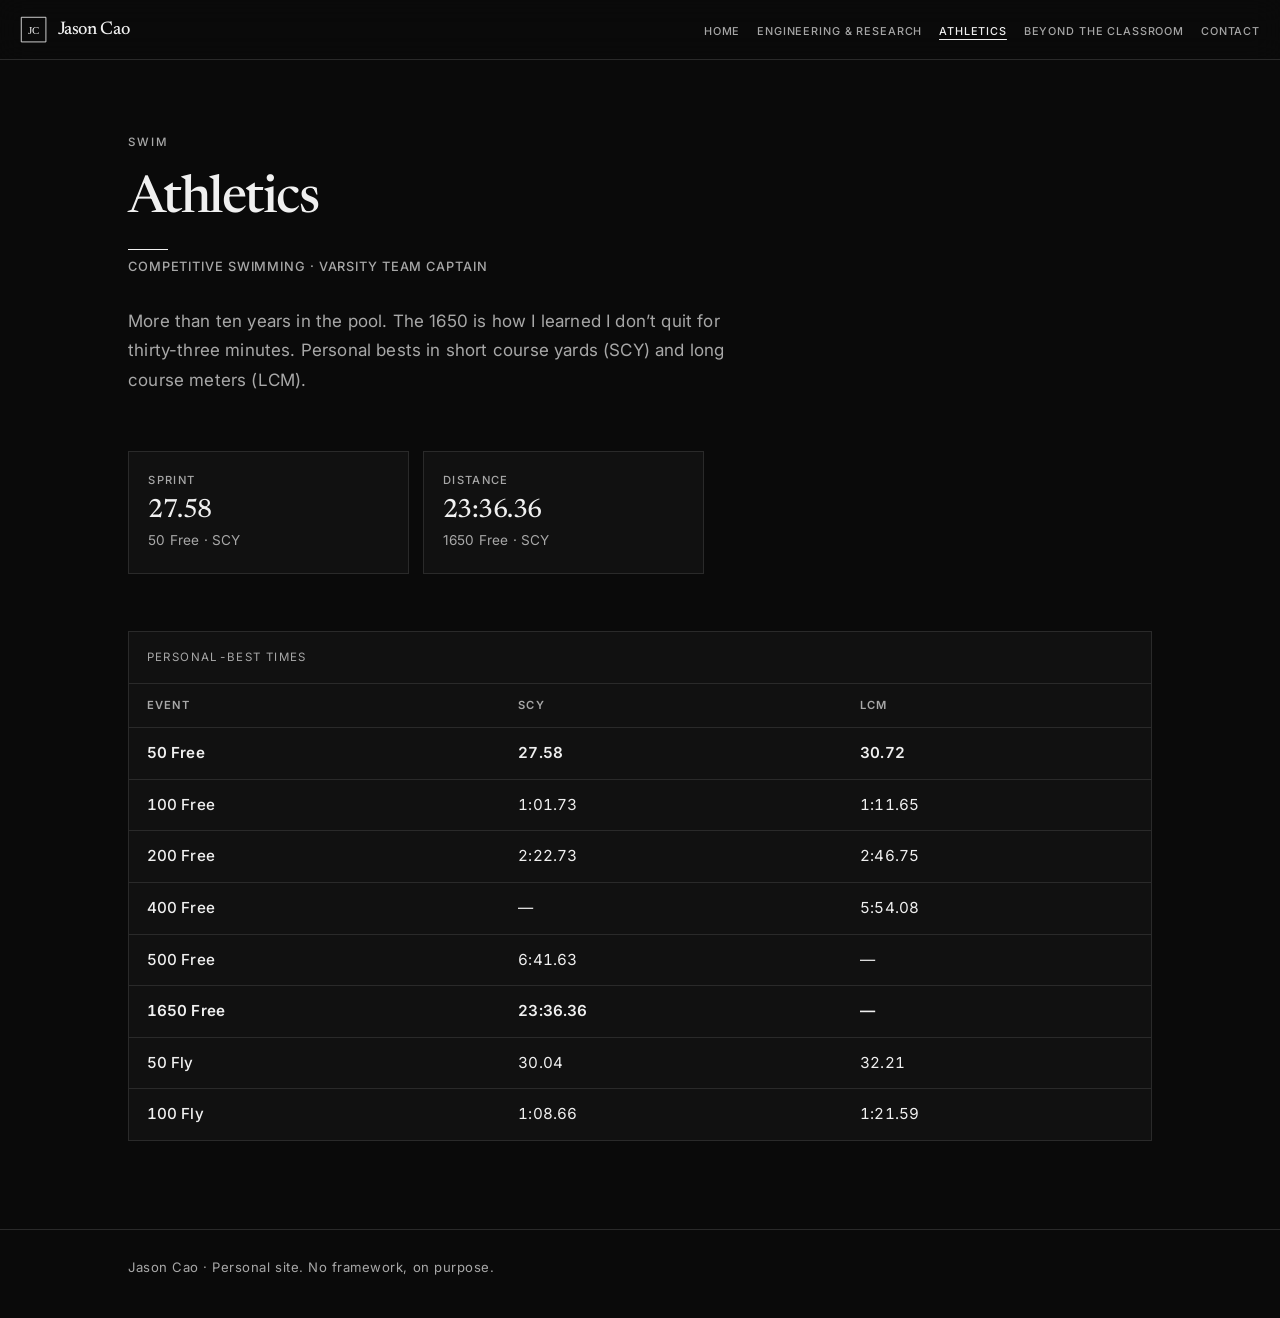
==== athletics.html @ 9b5ac3ee "Collapse the site into five pages and fold honors into the work they belong to. Home now leads with " ====
<!DOCTYPE html>
<html lang="en">
  <head>
    <meta charset="utf-8" />
    <meta name="viewport" content="width=device-width, initial-scale=1" />
    <meta
      name="description"
      content="Athletics — Jason Cao, competitive swimmer and varsity team captain, with personal bests in short course yards and long course meters."
    />
    <title>Athletics — Jason Cao</title>
    <link rel="canonical" href="https://jasoncao.com/athletics.html" />
    <link rel="icon" href="favicon.svg" type="image/svg+xml" />
    <link rel="preconnect" href="https://fonts.googleapis.com" />
    <link rel="preconnect" href="https://fonts.gstatic.com" crossorigin />
    <link
      href="https://fonts.googleapis.com/css2?family=Inter:wght@400;500;600&family=Newsreader:ital,opsz,wght@0,6..72,400;0,6..72,500;1,6..72,400&display=swap"
      rel="stylesheet"
    />
    <link rel="stylesheet" href="style.css" />
  </head>
  <body>
    <a class="skip-link" href="#main">Skip to content</a>
    <header class="site-header">
      <div class="wrap header-inner">
        <a class="wordmark" href="index.html" aria-label="Jason Cao home">
          <svg class="mark" viewBox="0 0 32 32" aria-hidden="true">
            <rect class="mark-frame" x="1.5" y="1.5" width="29" height="29" fill="none" stroke="currentColor" stroke-width="1"/>
            <text x="16" y="21.5" text-anchor="middle" font-size="13" font-family="Georgia, serif" fill="currentColor">JC</text>
          </svg>
          <span class="wordmark-text">Jason Cao</span>
        </a>
        <button
          class="nav-toggle"
          type="button"
          aria-expanded="false"
          aria-controls="site-nav"
        >
          Menu
        </button>
        <nav id="site-nav" class="site-nav" aria-label="Primary">
          <ul>
            <li><a href="index.html">Home</a></li>
            <li><a href="engineering.html">Engineering &amp; Research</a></li>
            <li><a href="athletics.html" aria-current="page">Athletics</a></li>
            <li><a href="beyond.html">Beyond the Classroom</a></li>
            <li><a href="contact.html">Contact</a></li>
          </ul>
        </nav>
      </div>
    </header>

    <main id="main" class="page">
      <div class="wrap">
        <p class="kicker reveal">Swim</p>
        <h1 class="page-title reveal">Athletics</h1>
        <span class="rule reveal"></span>
        <p class="meta reveal">Competitive swimming · Varsity team captain</p>
        <p class="intro reveal">
          More than ten years in the pool. The 1650 is how I learned I don’t
          quit for thirty-three minutes. Personal bests in short course yards
          (SCY) and long course meters (LCM).
        </p>
        <div class="callouts">
          <p class="callout reveal">
            <span class="label">Sprint</span>
            <strong>27.58</strong>
            <span>50 Free · SCY</span>
          </p>
          <p class="callout reveal">
            <span class="label">Distance</span>
            <strong>23:36.36</strong>
            <span>1650 Free · SCY</span>
          </p>
        </div>
        <div
          class="table-wrap reveal"
          role="region"
          aria-labelledby="times-caption"
          tabindex="0"
        >
          <table>
            <caption id="times-caption">Personal-best times</caption>
            <thead>
              <tr>
                <th scope="col">Event</th>
                <th scope="col">SCY</th>
                <th scope="col">LCM</th>
              </tr>
            </thead>
            <tbody>
              <tr class="is-mark">
                <th scope="row">50 Free</th>
                <td>27.58</td>
                <td>30.72</td>
              </tr>
              <tr>
                <th scope="row">100 Free</th>
                <td>1:01.73</td>
                <td>1:11.65</td>
              </tr>
              <tr>
                <th scope="row">200 Free</th>
                <td>2:22.73</td>
                <td>2:46.75</td>
              </tr>
              <tr>
                <th scope="row">400 Free</th>
                <td>—</td>
                <td>5:54.08</td>
              </tr>
              <tr>
                <th scope="row">500 Free</th>
                <td>6:41.63</td>
                <td>—</td>
              </tr>
              <tr class="is-mark">
                <th scope="row">1650 Free</th>
                <td>23:36.36</td>
                <td>—</td>
              </tr>
              <tr>
                <th scope="row">50 Fly</th>
                <td>30.04</td>
                <td>32.21</td>
              </tr>
              <tr>
                <th scope="row">100 Fly</th>
                <td>1:08.66</td>
                <td>1:21.59</td>
              </tr>
            </tbody>
          </table>
        </div>
      </div>
    </main>

    <footer class="site-footer">
      <div class="wrap">
        <p>Jason Cao · Personal site. No framework, on purpose.</p>
      </div>
    </footer>
    <script src="script.js"></script>
  </body>
</html>
---- style.css ----
:root {
  --bg: #0a0a0a;
  --bg-elev: #111111;
  --fg: #f0f0f0;
  --muted: #a8a8a8;
  --line: #2a2a2a;
  --line-strong: #444;
  --max: 40rem;
  --max-wide: 64rem;
  --font-sans: "Inter", system-ui, -apple-system, "Segoe UI", sans-serif;
  --font-serif: "Newsreader", "Iowan Old Style", "Palatino Linotype", Palatino,
    serif;
}

*,
*::before,
*::after {
  box-sizing: border-box;
}

html {
  scroll-behavior: smooth;
  scroll-padding-top: 5.5rem;
  background: var(--bg);
}

body {
  margin: 0;
  min-height: 100vh;
  display: flex;
  flex-direction: column;
  background: var(--bg);
  color: var(--fg);
  font-family: var(--font-sans);
  font-size: 1.0625rem;
  line-height: 1.75;
  letter-spacing: 0.01em;
}

main {
  flex: 1;
}

img {
  max-width: 100%;
  height: auto;
  display: block;
}

a {
  color: inherit;
  text-underline-offset: 0.18em;
  text-decoration-thickness: 1px;
  transition: opacity 0.2s ease, filter 0.2s ease, transform 0.2s ease;
}

a:hover {
  opacity: 1;
  filter: brightness(1.12);
}

a:focus-visible {
  outline: 1px solid var(--fg);
  outline-offset: 3px;
}

.skip-link {
  position: absolute;
  left: 0.75rem;
  top: -3.5rem;
  z-index: 100;
  background: var(--fg);
  color: var(--bg);
  padding: 0.5rem 0.75rem;
  text-decoration: none;
}

.skip-link:focus {
  top: 0.75rem;
}

.wrap {
  width: min(var(--max-wide), calc(100% - 2.5rem));
  margin-inline: auto;
}

.site-header .wrap {
  width: min(80rem, calc(100% - 2.5rem));
}

.site-header {
  position: sticky;
  top: 0;
  z-index: 20;
  background: color-mix(in srgb, var(--bg) 90%, transparent);
  border-bottom: 1px solid var(--line);
  backdrop-filter: blur(14px);
}

.header-inner {
  display: flex;
  flex-direction: row;
  align-items: center;
  justify-content: space-between;
  gap: 1.25rem;
  padding-block: 0.85rem;
}

.wordmark {
  display: inline-flex;
  align-items: center;
  gap: 0.65rem;
  flex-shrink: 0;
  font-family: var(--font-serif);
  font-size: 1.15rem;
  font-weight: 500;
  letter-spacing: -0.02em;
  text-decoration: none;
  transition: letter-spacing 0.28s ease, opacity 0.2s ease, filter 0.2s ease;
}

.wordmark:hover {
  opacity: 1;
  filter: brightness(1.12);
}

.wordmark:hover .wordmark-text {
  letter-spacing: 0.03em;
}

.wordmark-text {
  transition: letter-spacing 0.28s ease;
}

.mark {
  width: 1.7rem;
  height: 1.7rem;
  display: block;
  overflow: visible;
}

.mark-frame {
  stroke-dasharray: 116;
  stroke-dashoffset: 116;
  animation: draw-mark 0.85s ease forwards;
}

.nav-toggle {
  display: none;
  transition: letter-spacing 0.2s ease, opacity 0.2s ease, transform 0.2s ease;
}

.nav-toggle.is-open {
  letter-spacing: 0.18em;
}

.site-nav {
  width: auto;
  margin-left: auto;
  max-width: min(52rem, calc(100% - 9rem));
}

.site-nav ul {
  display: flex;
  flex-wrap: wrap;
  justify-content: flex-end;
  gap: 0.4rem 1.05rem;
  margin: 0;
  padding: 0;
  list-style: none;
}

.site-nav a {
  display: inline-block;
  font-size: 0.68rem;
  font-weight: 500;
  letter-spacing: 0.08em;
  text-transform: uppercase;
  text-decoration: none;
  white-space: nowrap;
  opacity: 0.68;
  transition: opacity 0.2s ease, transform 0.2s ease, filter 0.2s ease,
    text-shadow 0.2s ease;
}

.site-nav a:hover {
  opacity: 1;
  filter: brightness(1.15);
  transform: translateY(-1px);
  text-shadow: 0 8px 18px rgba(240, 240, 240, 0.12);
}

.site-nav a[aria-current="page"] {
  opacity: 1;
  text-decoration: underline;
  text-underline-offset: 0.35em;
}

.page {
  padding-block: 4.5rem 5.5rem;
}

.hero {
  position: relative;
  overflow: hidden;
  padding-top: 3.5rem;
  padding-bottom: 4.5rem;
}

.hero-bg {
  position: absolute;
  inset: 0;
  z-index: 0;
  pointer-events: none;
}

.hero-bg-shift {
  position: absolute;
  inset: 0;
  background-image: linear-gradient(
      rgba(240, 240, 240, 0.04) 1px,
      transparent 1px
    ),
    linear-gradient(90deg, rgba(240, 240, 240, 0.04) 1px, transparent 1px);
  background-size: 44px 44px;
  animation: grid-drift 32s linear infinite;
  will-change: transform, background-position;
}

.hero-content {
  position: relative;
  z-index: 1;
  color: var(--fg);
}

.kicker {
  margin: 0 0 1.25rem;
  font-size: 0.72rem;
  font-weight: 500;
  letter-spacing: 0.16em;
  text-transform: uppercase;
  color: var(--muted);
}

h1,
.page-title {
  margin: 0;
  font-family: var(--font-serif);
  font-size: clamp(2.5rem, 7vw, 4.4rem);
  font-weight: 500;
  letter-spacing: -0.03em;
  line-height: 1.05;
}

.page-title {
  font-size: clamp(2.1rem, 5.4vw, 3.25rem);
}

.rule {
  display: block;
  width: 2.5rem;
  height: 1px;
  margin: 1.35rem 0 0;
  background: var(--fg);
  opacity: 0.45;
  transform-origin: left;
}

.home-photos a:hover {
  opacity: 1;
  filter: none;
}

.home-photos a:hover figure {
  border-color: var(--fg);
  transform: translateY(-3px);
  box-shadow: 0 16px 36px rgba(0, 0, 0, 0.55);
}

.home-photos a:hover img,
.gallery-item:hover img,
figure:hover img {
  transform: scale(1.04);
}

.callout {
  transition: transform 0.28s ease, border-color 0.28s ease;
}

.callout:hover {
  transform: translateY(-2px);
  border-color: var(--line-strong);
}

.contents li {
  transition: transform 0.28s ease;
}

.contents a:hover {
  opacity: 1;
}

.contents li:hover {
  transform: translateX(4px);
}

.tagline {
  margin: 1.2rem 0 0;
  max-width: var(--max);
  font-family: var(--font-serif);
  font-size: clamp(1.25rem, 2.6vw, 1.6rem);
  font-weight: 400;
  font-style: italic;
  line-height: 1.4;
}

.hero-copy {
  max-width: 42rem;
  margin: 1.35rem 0 0;
}

.about {
  max-width: 42rem;
  margin-top: 2.25rem;
}

.about h2 {
  margin: 0 0 1rem;
  font-size: 0.72rem;
  font-weight: 500;
  letter-spacing: 0.16em;
  text-transform: uppercase;
  color: var(--muted);
  font-family: var(--font-sans);
}

.about p {
  margin: 0 0 1.15rem;
  max-width: 42rem;
}

.about p:last-child {
  margin-bottom: 0;
}

.home-photos {
  display: grid;
  grid-template-columns: repeat(2, minmax(0, 1fr));
  gap: 0.75rem;
  margin-top: 2.5rem;
}

.home-photos a {
  text-decoration: none;
}

.home-photos a:hover {
  opacity: 1;
}

.home-photos a:hover figure {
  border-color: var(--fg);
}

.lede,
.intro {
  max-width: var(--max);
  margin: 1.75rem 0 0;
}

.intro {
  color: var(--muted);
}

.contents {
  max-width: 36rem;
  margin: 3.75rem 0 0;
  padding: 0;
  list-style: none;
  border-top: 1px solid var(--line);
}

.contents li {
  border-bottom: 1px solid var(--line);
  transition: transform 0.28s ease;
}

.contents a {
  display: flex;
  justify-content: space-between;
  gap: 1.5rem;
  padding-block: 1.05rem;
  text-decoration: none;
}

.contents a:hover {
  opacity: 1;
}

.contents a:hover strong {
  text-decoration: underline;
  text-underline-offset: 0.18em;
}

.contents strong {
  font-family: var(--font-serif);
  font-size: 1.15rem;
  font-weight: 500;
}

.contents span {
  color: var(--muted);
  font-size: 0.9rem;
  text-align: right;
}

.stack {
  display: grid;
  gap: 3.15rem;
  margin-top: 3.15rem;
}

.entry-title {
  display: flex;
  flex-wrap: wrap;
  align-items: center;
  gap: 0.45rem 0.6rem;
  margin-bottom: 0.45rem;
}

.entry .gallery {
  margin-top: 1rem;
}

.entry h2 {
  margin: 0;
  font-family: var(--font-serif);
  font-size: clamp(1.4rem, 2.4vw, 1.7rem);
  font-weight: 500;
  letter-spacing: -0.02em;
  line-height: 1.25;
}

.recognition {
  display: flex;
  flex-direction: column;
  align-items: flex-start;
  gap: 0.45rem;
  margin-top: 1.6rem;
  max-width: 46rem;
}

.badge-row,
.badges {
  display: flex;
  flex-wrap: wrap;
  gap: 0.35rem;
}

.badge {
  display: inline-block;
  max-width: 100%;
  padding: 0.14rem 0.48rem;
  border: 1px solid var(--line-strong);
  background: var(--bg-elev);
  color: var(--fg);
  font-family: var(--font-sans);
  font-size: 0.7rem;
  font-weight: 500;
  font-style: normal;
  letter-spacing: 0.02em;
  line-height: 1.45;
}

.entry h2 cite {
  font-style: italic;
  font-weight: 500;
}

.meta {
  margin: 0.4rem 0 0.85rem;
  font-size: 0.8rem;
  font-weight: 500;
  letter-spacing: 0.07em;
  text-transform: uppercase;
  color: var(--muted);
}

.entry p {
  margin: 0;
  max-width: var(--max);
}

.entry + .entry {
  padding-top: 3.15rem;
  border-top: 1px solid var(--line);
}

.entry--split {
  display: grid;
  grid-template-columns: minmax(0, 1.05fr) minmax(0, 0.95fr);
  gap: 2rem 2.4rem;
  align-items: start;
}

.photos {
  display: grid;
  gap: 0.75rem;
}

.photos.single {
  max-width: 28rem;
}

figure {
  margin: 0;
  overflow: hidden;
  background: var(--bg-elev);
  border: 1px solid var(--line-strong);
  box-shadow: 0 10px 28px rgba(0, 0, 0, 0.45);
  transition: transform 0.35s ease, box-shadow 0.35s ease, border-color 0.35s ease;
}

figure img {
  width: 100%;
  aspect-ratio: 4 / 3;
  object-fit: cover;
  filter: none;
  transition: transform 0.45s ease;
}

figcaption {
  padding: 0.55rem 0.75rem 0.7rem;
  font-size: 0.75rem;
  letter-spacing: 0.04em;
  color: var(--muted);
}

.callouts {
  display: grid;
  grid-template-columns: repeat(2, minmax(0, 1fr));
  gap: 0.85rem;
  margin-top: 2.4rem;
  max-width: 36rem;
}

.callout {
  padding: 1.15rem 1.2rem 1.25rem;
  border: 1px solid var(--line);
  background: var(--bg-elev);
  transition: transform 0.28s ease, border-color 0.28s ease;
}

.callout .label {
  display: block;
  margin: 0 0 0.35rem;
  font-size: 0.7rem;
  font-weight: 500;
  letter-spacing: 0.12em;
  text-transform: uppercase;
  color: var(--muted);
}

.callout strong {
  display: block;
  font-family: var(--font-serif);
  font-size: 1.65rem;
  font-weight: 500;
  letter-spacing: -0.02em;
  line-height: 1.15;
}

.callout span {
  display: block;
  margin-top: 0.2rem;
  font-size: 0.85rem;
  color: var(--muted);
}

.honors,
.hobbies {
  margin: 3rem 0 0;
  padding: 0;
  list-style: none;
}

.honors li,
.hobbies article {
  display: grid;
  gap: 0.35rem;
  padding-block: 1.3rem;
  border-bottom: 1px solid var(--line);
}

.honors li:first-child,
.hobbies article:first-child {
  border-top: 1px solid var(--line);
}

.honors strong,
.hobbies h2 {
  margin: 0;
  font-family: var(--font-serif);
  font-size: 1.25rem;
  font-weight: 500;
}

.honors span,
.hobbies > article > p {
  margin: 0;
  color: var(--muted);
  font-size: 0.98rem;
  line-height: 1.55;
}

.hobbies .gallery {
  margin-top: 1rem;
}

.gallery {
  display: grid;
  grid-template-columns: repeat(2, minmax(0, 1fr));
  gap: 0.75rem;
}

.gallery-item {
  display: block;
  width: 100%;
  overflow: hidden;
  padding: 0;
  border: 1px solid var(--line-strong);
  background: var(--bg-elev);
  box-shadow: 0 10px 28px rgba(0, 0, 0, 0.45);
  color: inherit;
  font: inherit;
  cursor: zoom-in;
  text-align: left;
  transition: transform 0.3s ease, box-shadow 0.3s ease, border-color 0.3s ease;
}

.gallery-item:hover,
.gallery-item:focus-visible {
  opacity: 1;
  filter: none;
  border-color: var(--fg);
  transform: translateY(-3px);
  box-shadow: 0 16px 36px rgba(0, 0, 0, 0.55);
}

.gallery-item.is-hit {
  transform: scale(0.98);
}

.gallery-item img {
  width: 100%;
  aspect-ratio: 3 / 2;
  object-fit: cover;
  filter: none;
  transition: transform 0.45s ease;
}

.lightbox {
  max-width: min(72rem, calc(100vw - 2rem));
  max-height: calc(100vh - 2rem);
  margin: auto;
  padding: 0.7rem;
  border: 1px solid var(--line-strong);
  background: #111;
  color: var(--fg);
  box-shadow: 0 18px 48px rgba(0, 0, 0, 0.7);
  z-index: 80;
  animation: lightbox-in 0.28s ease;
}

.lightbox::backdrop {
  background: rgba(8, 8, 8, 0.82);
  animation: fade-in 0.28s ease;
}

.lightbox img {
  width: 100%;
  max-height: calc(100vh - 6.5rem);
  object-fit: contain;
  filter: none;
}

.lightbox-caption {
  display: flex;
  justify-content: space-between;
  align-items: center;
  gap: 1rem;
  margin-top: 0.55rem;
  font-size: 0.8rem;
  letter-spacing: 0.04em;
  color: var(--muted);
}

.lightbox-close {
  border: 0;
  background: none;
  color: inherit;
  font: inherit;
  font-size: 0.72rem;
  letter-spacing: 0.12em;
  text-transform: uppercase;
  cursor: pointer;
  text-decoration: underline;
  text-underline-offset: 0.22em;
}

.lightbox-close:hover {
  opacity: 0.7;
}

.contact-list {
  display: grid;
  gap: 1.35rem;
  margin: 2.4rem 0 0;
  max-width: var(--max);
}

.contact-list .label {
  display: block;
  margin: 0 0 0.3rem;
  font-size: 0.7rem;
  font-weight: 500;
  letter-spacing: 0.12em;
  text-transform: uppercase;
  color: var(--muted);
}

.table-wrap {
  margin-top: 2.5rem;
  overflow-x: auto;
  border: 1px solid var(--line);
  background: var(--bg-elev);
}

table {
  width: 100%;
  border-collapse: collapse;
  font-variant-numeric: tabular-nums;
  font-size: 0.95rem;
}

caption {
  caption-side: top;
  padding: 0.95rem 1.1rem;
  text-align: left;
  font-size: 0.72rem;
  letter-spacing: 0.12em;
  text-transform: uppercase;
  color: var(--muted);
  border-bottom: 1px solid var(--line);
}

th,
td {
  padding: 0.75rem 1.1rem;
  text-align: left;
  border-bottom: 1px solid var(--line);
  white-space: nowrap;
}

thead th {
  font-size: 0.7rem;
  font-weight: 600;
  letter-spacing: 0.1em;
  text-transform: uppercase;
  color: var(--muted);
}

tbody th {
  font-weight: 500;
}

tbody tr:last-child th,
tbody tr:last-child td {
  border-bottom: none;
}

tbody tr.is-mark th,
tbody tr.is-mark td {
  font-weight: 600;
}

.contact-block {
  margin-top: 2.4rem;
}

.mail {
  display: inline-block;
  font-family: var(--font-serif);
  font-size: clamp(1.3rem, 3vw, 1.85rem);
  text-decoration: none;
  border-bottom: 1px solid var(--line-strong);
  padding-bottom: 0.12rem;
  transition: transform 0.25s ease, border-color 0.2s ease, filter 0.2s ease;
}

.mail:hover {
  opacity: 1;
  filter: brightness(1.12);
  transform: translateY(-2px);
  border-bottom-color: var(--fg);
}

.note {
  margin: 1rem 0 0;
  max-width: var(--max);
  color: var(--muted);
  font-size: 0.95rem;
}

.site-footer {
  padding-block: 1.6rem 2.5rem;
  border-top: 1px solid var(--line);
  color: var(--muted);
  font-size: 0.82rem;
  letter-spacing: 0.04em;
}

.site-footer p {
  margin: 0;
}

.js .reveal {
  opacity: 0;
  transform: translateY(16px);
  transition: opacity 0.65s ease, transform 0.65s ease;
  transition-delay: calc(var(--stagger, 0) * 0.07s);
}

.js .reveal.is-visible {
  opacity: 1;
  transform: none;
}

.js .rule.reveal {
  transform: scaleX(0);
  transform-origin: left;
}

.js .rule.reveal.is-visible {
  transform: scaleX(1);
}

.js .reveal-media {
  opacity: 0;
  transform: scale(0.985);
  transition: opacity 0.8s ease, transform 0.8s ease;
  transition-delay: calc(var(--stagger, 0) * 0.07s);
}

.js .reveal-media.is-visible {
  opacity: 1;
  transform: scale(1);
}

.home-photos a:hover .reveal-media.is-visible,
.gallery-item:hover .reveal-media.is-visible,
figure:hover .reveal-media.is-visible {
  transform: scale(1.035);
}

.hero-enter {
  animation: rise 0.55s ease;
}

.hero-enter.is-visible {
  opacity: 1;
  transform: none;
}

.rule.hero-enter {
  animation-name: draw-rule;
}

@keyframes rise {
  from {
    opacity: 0;
    transform: translateY(12px);
  }
  to {
    opacity: 1;
    transform: none;
  }
}

@keyframes draw-rule {
  from {
    opacity: 0;
    transform: scaleX(0);
  }
  to {
    opacity: 0.45;
    transform: scaleX(1);
  }
}

@keyframes draw-mark {
  to {
    stroke-dashoffset: 0;
  }
}

@keyframes grid-drift {
  from {
    background-position: 0 0;
  }
  to {
    background-position: 44px 44px;
  }
}

@keyframes load-run {
  0% {
    width: 0;
    opacity: 1;
  }
  80% {
    width: 86%;
    opacity: 1;
  }
  100% {
    width: 100%;
    opacity: 0;
  }
}

@keyframes spin {
  to {
    transform: rotate(360deg);
  }
}

@keyframes fade-in {
  from {
    opacity: 0;
  }
  to {
    opacity: 1;
  }
}

@keyframes lightbox-in {
  from {
    opacity: 0;
    transform: scale(0.98);
  }
  to {
    opacity: 1;
    transform: none;
  }
}

.load-bar {
  position: fixed;
  top: 0;
  left: 0;
  z-index: 90;
  height: 2px;
  width: 0;
  background: var(--fg);
  pointer-events: none;
}

.load-bar.is-running {
  animation: load-run 0.65s ease forwards;
}

.load-spin {
  position: fixed;
  top: 0.45rem;
  left: 50%;
  z-index: 90;
  width: 13px;
  height: 13px;
  margin-left: -6.5px;
  border: 1px solid var(--line-strong);
  border-top-color: var(--fg);
  border-radius: 50%;
  pointer-events: none;
  opacity: 0;
}

.load-spin.is-on {
  opacity: 1;
  animation: spin 0.65s linear infinite;
}

@media (max-width: 720px) {
  .header-inner {
    flex-direction: row;
    flex-wrap: wrap;
    align-items: center;
    justify-content: space-between;
  }

  .js .nav-toggle {
    display: inline-flex;
    align-items: center;
    margin-left: auto;
    padding: 0.35rem 0;
    border: 0;
    background: none;
    color: inherit;
    font: inherit;
    font-size: 0.68rem;
    font-weight: 500;
    letter-spacing: 0.12em;
    text-transform: uppercase;
    cursor: pointer;
  }

  .js .nav-toggle:hover {
    opacity: 1;
    filter: brightness(1.15);
  }

  .js .site-nav {
    display: none;
    width: 100%;
    max-width: none;
    margin-left: 0;
    padding-bottom: 0.35rem;
  }

  .js .site-nav.is-open {
    display: block;
  }

  .js .site-nav.is-open ul {
    justify-content: flex-start;
  }
}

@media (max-width: 820px) {
  .entry--split {
    grid-template-columns: 1fr;
  }
}

@media (max-width: 640px) {
  .wrap {
    width: min(var(--max-wide), calc(100% - 1.6rem));
  }

  .hero,
  .page {
    padding-top: 2.5rem;
    padding-bottom: 3.6rem;
  }

  .about,
  .hero-copy {
    margin-top: 1.25rem;
  }

  .contents a {
    flex-direction: column;
    gap: 0.2rem;
  }

  .contents span {
    text-align: left;
  }

  .callouts,
  .gallery {
    grid-template-columns: 1fr;
  }
}

@media (min-width: 820px) {
  .home-photos {
    grid-template-columns: repeat(4, minmax(0, 1fr));
  }
}

@media (prefers-reduced-motion: reduce) {
  html {
    scroll-behavior: auto;
  }

  *,
  *::before,
  *::after {
    animation: none !important;
    transition: none !important;
  }

  .js .reveal,
  .js .reveal-media,
  .hero-enter,
  .mark-frame {
    opacity: 1 !important;
    transform: none !important;
    stroke-dashoffset: 0 !important;
  }

  .hero-bg-shift,
  .load-bar,
  .load-spin {
    display: none;
  }
}
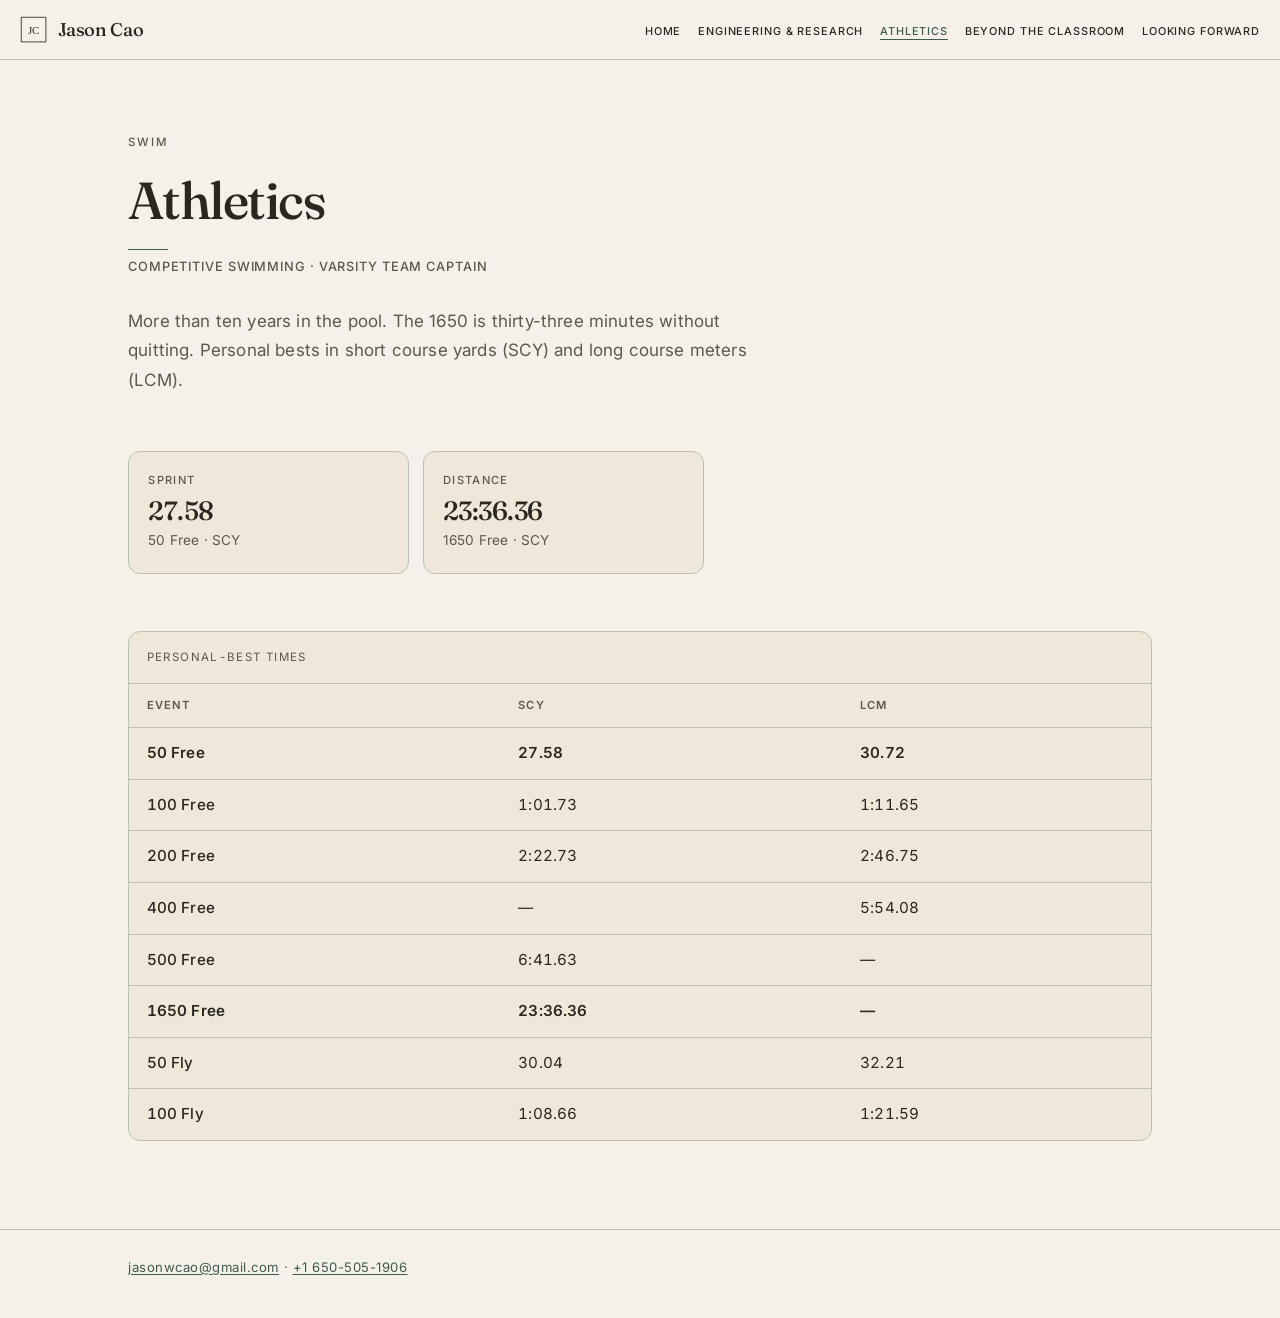
==== commit 12521ff8: "Add Looking Forward and restyle the site in warm earth tones. Awards sit at the bottom of Engineerin" ====
--- a/athletics.html
+++ b/athletics.html
@@ -13,7 +13,7 @@
     <link rel="preconnect" href="https://fonts.googleapis.com" />
     <link rel="preconnect" href="https://fonts.gstatic.com" crossorigin />
     <link
-      href="https://fonts.googleapis.com/css2?family=Inter:wght@400;500;600&family=Newsreader:ital,opsz,wght@0,6..72,400;0,6..72,500;1,6..72,400&display=swap"
+      href="https://fonts.googleapis.com/css2?family=Fraunces:ital,opsz,wght@0,9..144,500;0,9..144,600;1,9..144,500&family=Inter:wght@400;500;600&display=swap"
       rel="stylesheet"
     />
     <link rel="stylesheet" href="style.css" />
@@ -43,7 +43,7 @@
             <li><a href="engineering.html">Engineering &amp; Research</a></li>
             <li><a href="athletics.html" aria-current="page">Athletics</a></li>
             <li><a href="beyond.html">Beyond the Classroom</a></li>
-            <li><a href="contact.html">Contact</a></li>
+            <li><a href="looking-forward.html">Looking Forward</a></li>
           </ul>
         </nav>
       </div>
@@ -56,9 +56,9 @@
         <span class="rule reveal"></span>
         <p class="meta reveal">Competitive swimming · Varsity team captain</p>
         <p class="intro reveal">
-          More than ten years in the pool. The 1650 is how I learned I don’t
-          quit for thirty-three minutes. Personal bests in short course yards
-          (SCY) and long course meters (LCM).
+          More than ten years in the pool. The 1650 is thirty-three minutes
+          without quitting. Personal bests in short course yards (SCY) and
+          long course meters (LCM).
         </p>
         <div class="callouts">
           <p class="callout reveal">
@@ -134,9 +134,13 @@
       </div>
     </main>
 
-    <footer class="site-footer">
+    <footer class="site-footer" id="contact">
       <div class="wrap">
-        <p>Jason Cao · Personal site. No framework, on purpose.</p>
+        <p>
+          <a href="mailto:jasonwcao@gmail.com">jasonwcao@gmail.com</a>
+          ·
+          <a href="tel:+16505051906">+1 650-505-1906</a>
+        </p>
       </div>
     </footer>
     <script src="script.js"></script>
--- a/style.css
+++ b/style.css
@@ -1,14 +1,19 @@
 :root {
-  --bg: #0a0a0a;
-  --bg-elev: #111111;
-  --fg: #f0f0f0;
-  --muted: #a8a8a8;
-  --line: #2a2a2a;
-  --line-strong: #444;
+  --bg: #f5f1e8;
+  --bg-elev: #efe8da;
+  --fg: #2b2620;
+  --muted: #5e574e;
+  --accent: #3d5c4a;
+  --accent-deep: #2c4536;
+  --line: color-mix(in srgb, var(--accent) 32%, var(--bg));
+  --line-strong: color-mix(in srgb, var(--accent) 55%, var(--bg));
+  --shadow: 0 12px 28px rgba(43, 38, 32, 0.08);
+  --shadow-lift: 0 16px 34px rgba(43, 38, 32, 0.12);
+  --radius: 0.75rem;
   --max: 40rem;
   --max-wide: 64rem;
   --font-sans: "Inter", system-ui, -apple-system, "Segoe UI", sans-serif;
-  --font-serif: "Newsreader", "Iowan Old Style", "Palatino Linotype", Palatino,
+  --font-serif: "Fraunces", "Iowan Old Style", "Palatino Linotype", Palatino,
     serif;
 }
 
@@ -48,19 +53,18 @@
 }
 
 a {
-  color: inherit;
+  color: var(--accent);
   text-underline-offset: 0.18em;
   text-decoration-thickness: 1px;
-  transition: opacity 0.2s ease, filter 0.2s ease, transform 0.2s ease;
+  transition: color 0.2s ease, border-color 0.2s ease, transform 0.2s ease;
 }
 
 a:hover {
-  opacity: 1;
-  filter: brightness(1.12);
+  color: var(--accent-deep);
 }
 
 a:focus-visible {
-  outline: 1px solid var(--fg);
+  outline: 1px solid var(--accent);
   outline-offset: 3px;
 }
 
@@ -69,10 +73,15 @@
   left: 0.75rem;
   top: -3.5rem;
   z-index: 100;
-  background: var(--fg);
+  background: var(--accent);
   color: var(--bg);
   padding: 0.5rem 0.75rem;
   text-decoration: none;
+  border-radius: 0.35rem;
+}
+
+.skip-link:hover {
+  color: var(--bg);
 }
 
 .skip-link:focus {
@@ -115,13 +124,13 @@
   font-size: 1.15rem;
   font-weight: 500;
   letter-spacing: -0.02em;
+  color: var(--fg);
   text-decoration: none;
-  transition: letter-spacing 0.28s ease, opacity 0.2s ease, filter 0.2s ease;
+  transition: letter-spacing 0.28s ease, color 0.2s ease;
 }
 
 .wordmark:hover {
-  opacity: 1;
-  filter: brightness(1.12);
+  color: var(--accent);
 }
 
 .wordmark:hover .wordmark-text {
@@ -157,7 +166,7 @@
 .site-nav {
   width: auto;
   margin-left: auto;
-  max-width: min(52rem, calc(100% - 9rem));
+  max-width: min(62rem, calc(100% - 9rem));
 }
 
 .site-nav ul {
@@ -176,23 +185,21 @@
   font-weight: 500;
   letter-spacing: 0.08em;
   text-transform: uppercase;
+  color: var(--fg);
   text-decoration: none;
   white-space: nowrap;
-  opacity: 0.68;
-  transition: opacity 0.2s ease, transform 0.2s ease, filter 0.2s ease,
-    text-shadow 0.2s ease;
+  transition: color 0.2s ease, transform 0.2s ease;
 }
 
 .site-nav a:hover {
-  opacity: 1;
-  filter: brightness(1.15);
+  color: var(--accent);
   transform: translateY(-1px);
-  text-shadow: 0 8px 18px rgba(240, 240, 240, 0.12);
 }
 
 .site-nav a[aria-current="page"] {
-  opacity: 1;
+  color: var(--accent);
   text-decoration: underline;
+  text-decoration-color: var(--accent);
   text-underline-offset: 0.35em;
 }
 
@@ -217,11 +224,11 @@
 .hero-bg-shift {
   position: absolute;
   inset: 0;
-  background-image: linear-gradient(
-      rgba(240, 240, 240, 0.04) 1px,
+  background-image:     linear-gradient(
+      rgba(61, 92, 74, 0.07) 1px,
       transparent 1px
     ),
-    linear-gradient(90deg, rgba(240, 240, 240, 0.04) 1px, transparent 1px);
+    linear-gradient(90deg, rgba(61, 92, 74, 0.07) 1px, transparent 1px);
   background-size: 44px 44px;
   animation: grid-drift 32s linear infinite;
   will-change: transform, background-position;
@@ -261,20 +268,24 @@
   width: 2.5rem;
   height: 1px;
   margin: 1.35rem 0 0;
-  background: var(--fg);
-  opacity: 0.45;
+  background: var(--accent);
+  opacity: 1;
   transform-origin: left;
 }
 
+.home-photos a {
+  color: inherit;
+}
+
 .home-photos a:hover {
-  opacity: 1;
-  filter: none;
-}
-
-.home-photos a:hover figure {
-  border-color: var(--fg);
+  color: inherit;
+}
+
+.home-photos a:hover figure,
+figure:hover {
+  border-color: var(--accent);
   transform: translateY(-3px);
-  box-shadow: 0 16px 36px rgba(0, 0, 0, 0.55);
+  box-shadow: var(--shadow-lift);
 }
 
 .home-photos a:hover img,
@@ -289,15 +300,20 @@
 
 .callout:hover {
   transform: translateY(-2px);
-  border-color: var(--line-strong);
+  border-color: var(--accent);
 }
 
 .contents li {
   transition: transform 0.28s ease;
 }
 
-.contents a:hover {
-  opacity: 1;
+.contents a {
+  color: var(--fg);
+}
+
+.contents a:hover,
+.contents a:hover strong {
+  color: var(--accent);
 }
 
 .contents li:hover {
@@ -319,6 +335,31 @@
   margin: 1.35rem 0 0;
 }
 
+.forward {
+  max-width: 42rem;
+  margin-top: 1.75rem;
+}
+
+.forward p {
+  margin: 0 0 1.15rem;
+}
+
+.forward p:last-child {
+  margin-bottom: 0;
+}
+
+.awards {
+  margin-top: 4rem;
+}
+
+.awards h2 {
+  margin: 0;
+  font-family: var(--font-serif);
+  font-size: clamp(1.6rem, 3vw, 2.1rem);
+  font-weight: 500;
+  letter-spacing: -0.02em;
+}
+
 .about {
   max-width: 42rem;
   margin-top: 2.25rem;
@@ -354,12 +395,8 @@
   text-decoration: none;
 }
 
-.home-photos a:hover {
-  opacity: 1;
-}
-
 .home-photos a:hover figure {
-  border-color: var(--fg);
+  border-color: var(--accent);
 }
 
 .lede,
@@ -393,12 +430,9 @@
   text-decoration: none;
 }
 
-.contents a:hover {
-  opacity: 1;
-}
-
 .contents a:hover strong {
   text-decoration: underline;
+  text-decoration-color: var(--accent);
   text-underline-offset: 0.18em;
 }
 
@@ -430,6 +464,11 @@
 
 .entry .gallery {
   margin-top: 1rem;
+}
+
+.entry > h2 + p,
+.entry > div > h2 + p {
+  margin-top: 0.7rem;
 }
 
 .entry h2 {
@@ -461,9 +500,10 @@
   display: inline-block;
   max-width: 100%;
   padding: 0.14rem 0.48rem;
-  border: 1px solid var(--line-strong);
-  background: var(--bg-elev);
-  color: var(--fg);
+  border: 1px solid var(--accent);
+  border-radius: 0.4rem;
+  background: color-mix(in srgb, var(--accent) 8%, var(--bg));
+  color: var(--accent);
   font-family: var(--font-sans);
   font-size: 0.7rem;
   font-weight: 500;
@@ -517,7 +557,8 @@
   overflow: hidden;
   background: var(--bg-elev);
   border: 1px solid var(--line-strong);
-  box-shadow: 0 10px 28px rgba(0, 0, 0, 0.45);
+  border-radius: var(--radius);
+  box-shadow: var(--shadow);
   transition: transform 0.35s ease, box-shadow 0.35s ease, border-color 0.35s ease;
 }
 
@@ -547,6 +588,7 @@
 .callout {
   padding: 1.15rem 1.2rem 1.25rem;
   border: 1px solid var(--line);
+  border-radius: var(--radius);
   background: var(--bg-elev);
   transition: transform 0.28s ease, border-color 0.28s ease;
 }
@@ -629,8 +671,9 @@
   overflow: hidden;
   padding: 0;
   border: 1px solid var(--line-strong);
+  border-radius: var(--radius);
   background: var(--bg-elev);
-  box-shadow: 0 10px 28px rgba(0, 0, 0, 0.45);
+  box-shadow: var(--shadow);
   color: inherit;
   font: inherit;
   cursor: zoom-in;
@@ -640,11 +683,9 @@
 
 .gallery-item:hover,
 .gallery-item:focus-visible {
-  opacity: 1;
-  filter: none;
-  border-color: var(--fg);
+  border-color: var(--accent);
   transform: translateY(-3px);
-  box-shadow: 0 16px 36px rgba(0, 0, 0, 0.55);
+  box-shadow: var(--shadow-lift);
 }
 
 .gallery-item.is-hit {
@@ -665,15 +706,16 @@
   margin: auto;
   padding: 0.7rem;
   border: 1px solid var(--line-strong);
-  background: #111;
+  border-radius: var(--radius);
+  background: var(--bg);
   color: var(--fg);
-  box-shadow: 0 18px 48px rgba(0, 0, 0, 0.7);
+  box-shadow: var(--shadow-lift);
   z-index: 80;
   animation: lightbox-in 0.28s ease;
 }
 
 .lightbox::backdrop {
-  background: rgba(8, 8, 8, 0.82);
+  background: rgba(43, 38, 32, 0.46);
   animation: fade-in 0.28s ease;
 }
 
@@ -681,6 +723,7 @@
   width: 100%;
   max-height: calc(100vh - 6.5rem);
   object-fit: contain;
+  border-radius: 0.45rem;
   filter: none;
 }
 
@@ -709,7 +752,7 @@
 }
 
 .lightbox-close:hover {
-  opacity: 0.7;
+  color: var(--accent);
 }
 
 .contact-list {
@@ -733,6 +776,7 @@
   margin-top: 2.5rem;
   overflow-x: auto;
   border: 1px solid var(--line);
+  border-radius: var(--radius);
   background: var(--bg-elev);
 }
 
@@ -795,14 +839,12 @@
   text-decoration: none;
   border-bottom: 1px solid var(--line-strong);
   padding-bottom: 0.12rem;
-  transition: transform 0.25s ease, border-color 0.2s ease, filter 0.2s ease;
+  transition: transform 0.25s ease, border-color 0.2s ease, color 0.2s ease;
 }
 
 .mail:hover {
-  opacity: 1;
-  filter: brightness(1.12);
   transform: translateY(-2px);
-  border-bottom-color: var(--fg);
+  border-bottom-color: var(--accent);
 }
 
 .note {
@@ -893,7 +935,7 @@
     transform: scaleX(0);
   }
   to {
-    opacity: 0.45;
+    opacity: 1;
     transform: scaleX(1);
   }
 }
@@ -961,7 +1003,7 @@
   z-index: 90;
   height: 2px;
   width: 0;
-  background: var(--fg);
+  background: var(--accent);
   pointer-events: none;
 }
 
@@ -978,7 +1020,7 @@
   height: 13px;
   margin-left: -6.5px;
   border: 1px solid var(--line-strong);
-  border-top-color: var(--fg);
+  border-top-color: var(--accent);
   border-radius: 50%;
   pointer-events: none;
   opacity: 0;
@@ -989,7 +1031,7 @@
   animation: spin 0.65s linear infinite;
 }
 
-@media (max-width: 720px) {
+@media (max-width: 980px) {
   .header-inner {
     flex-direction: row;
     flex-wrap: wrap;
@@ -1014,8 +1056,7 @@
   }
 
   .js .nav-toggle:hover {
-    opacity: 1;
-    filter: brightness(1.15);
+    color: var(--accent);
   }
 
   .js .site-nav {
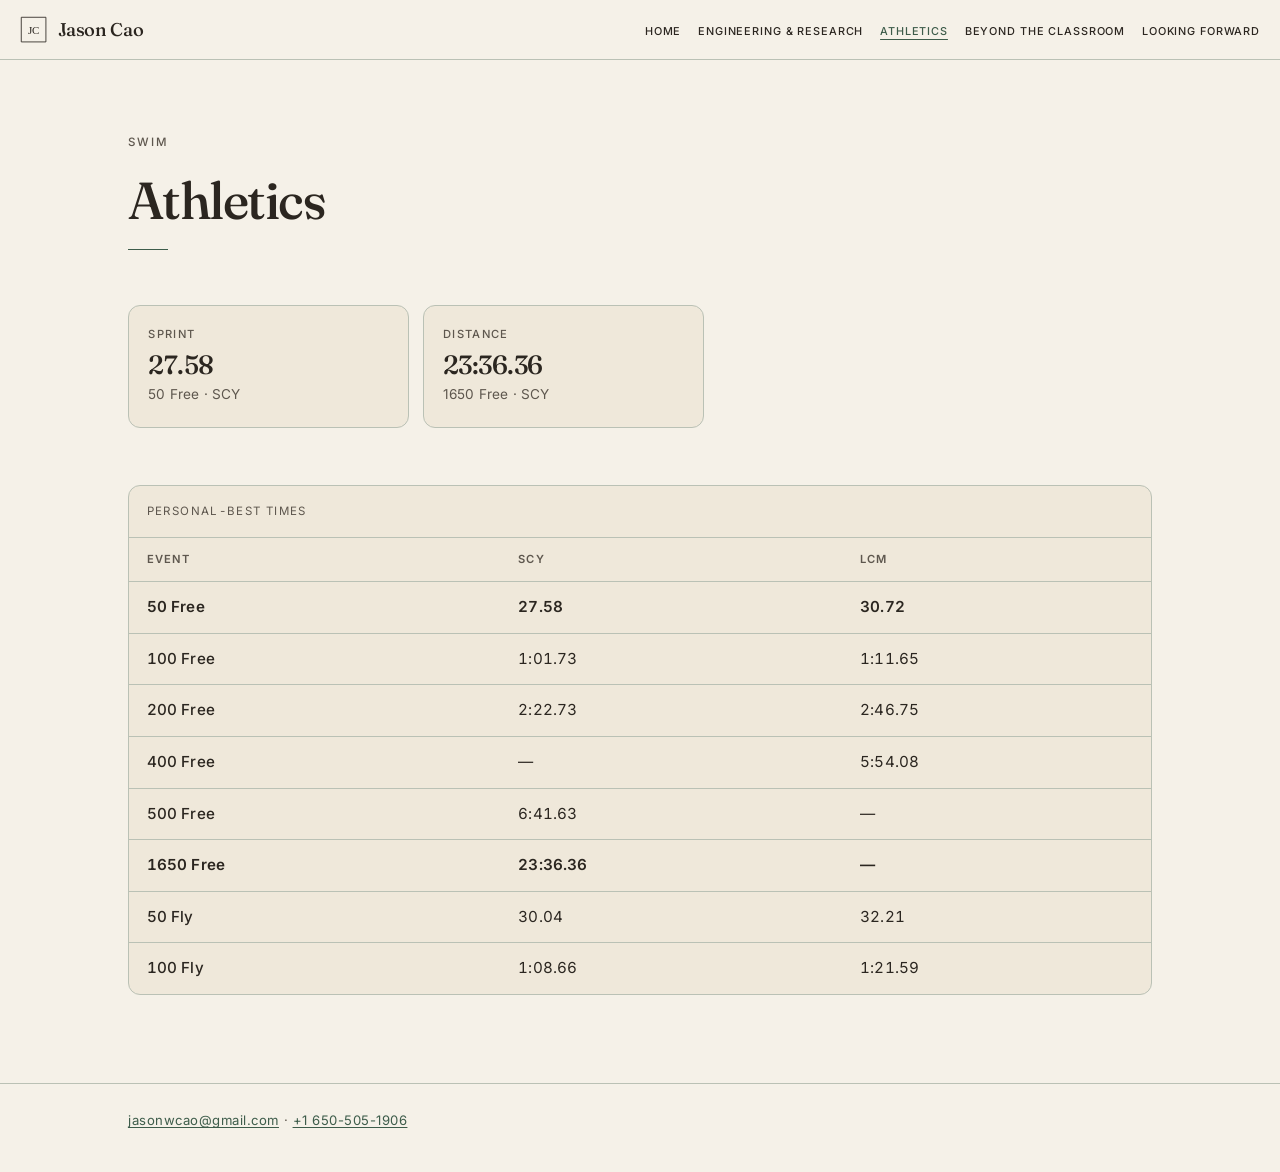
==== commit 4a418514: "Remove the intro lines under the page titles. Athletics, Beyond the Classroom, and Looking Forward n" ====
--- a/athletics.html
+++ b/athletics.html
@@ -54,12 +54,6 @@
         <p class="kicker reveal">Swim</p>
         <h1 class="page-title reveal">Athletics</h1>
         <span class="rule reveal"></span>
-        <p class="meta reveal">Competitive swimming · Varsity team captain</p>
-        <p class="intro reveal">
-          More than ten years in the pool. The 1650 is thirty-three minutes
-          without quitting. Personal bests in short course yards (SCY) and
-          long course meters (LCM).
-        </p>
         <div class="callouts">
           <p class="callout reveal">
             <span class="label">Sprint</span>
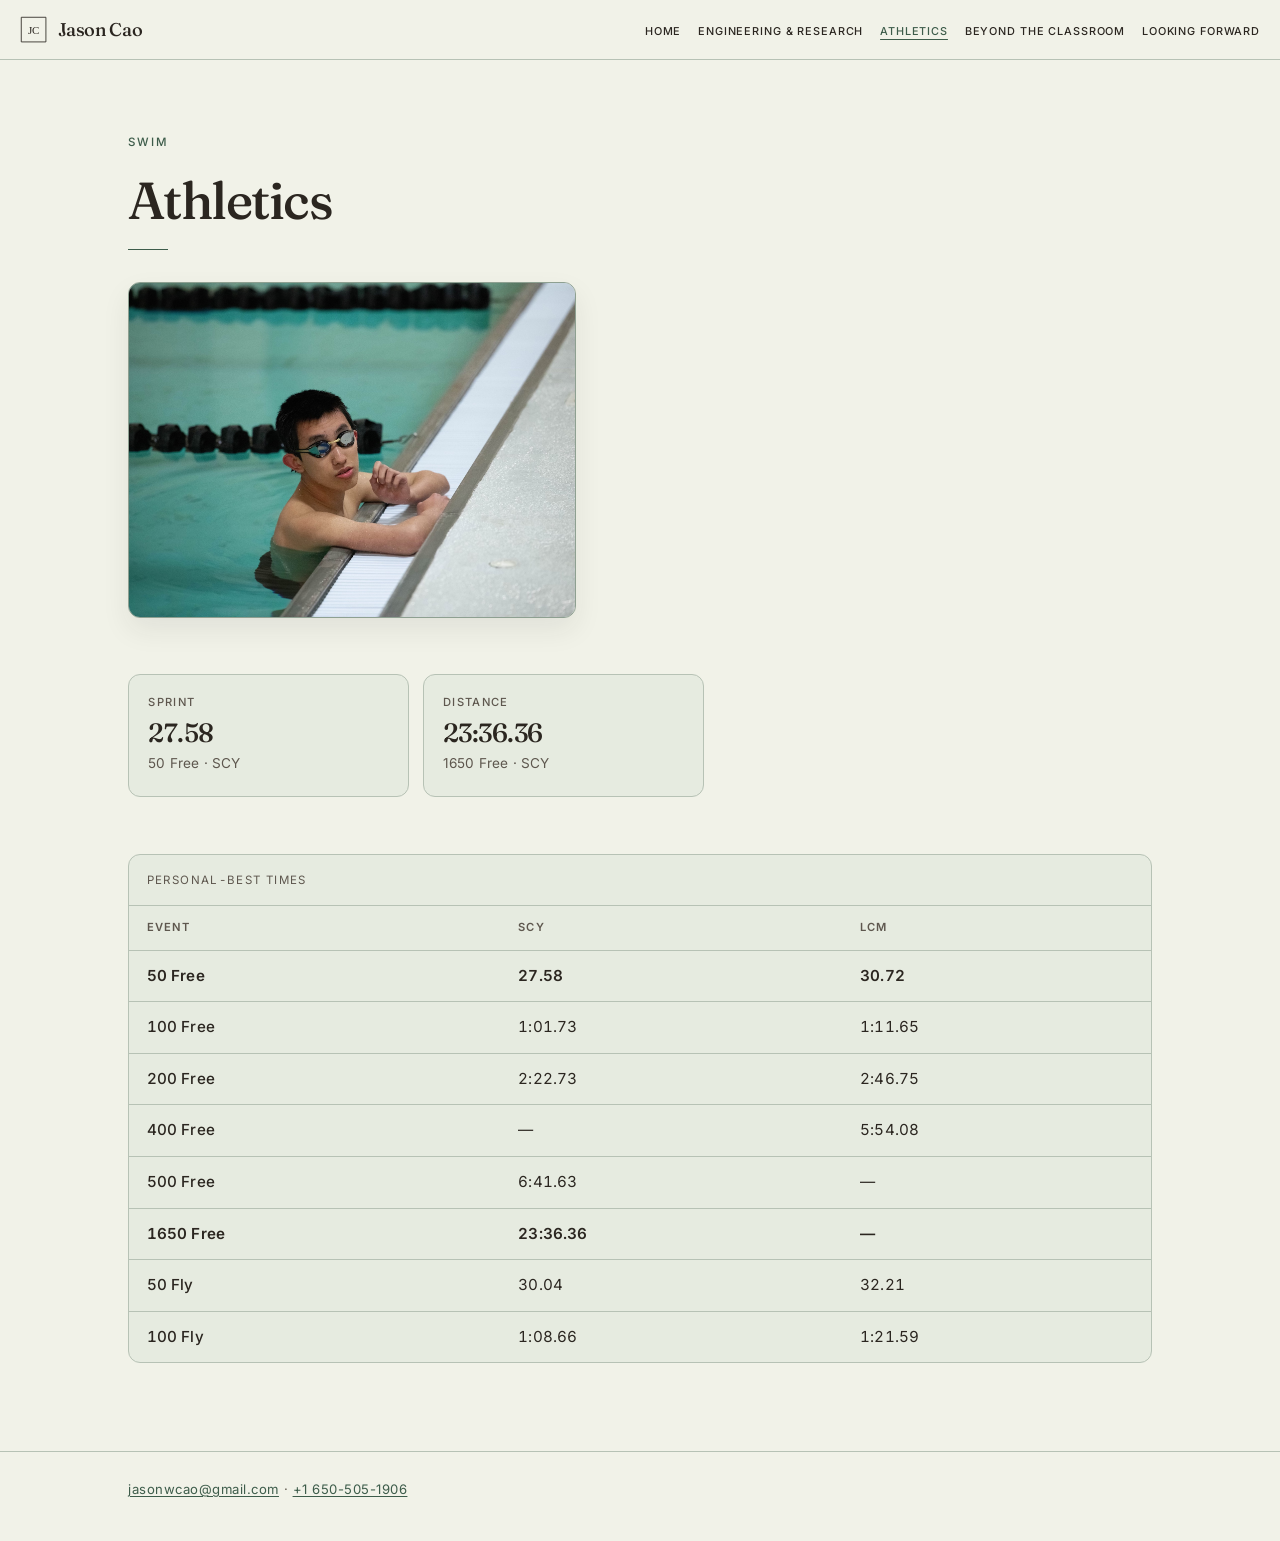
==== commit ec999afe: "Give each page its own photos so the same shots do not repeat. Co-authored-by: Cursor <cursoragent@c" ====
--- a/athletics.html
+++ b/athletics.html
@@ -13,7 +13,7 @@
     <link rel="preconnect" href="https://fonts.googleapis.com" />
     <link rel="preconnect" href="https://fonts.gstatic.com" crossorigin />
     <link
-      href="https://fonts.googleapis.com/css2?family=Fraunces:ital,opsz,wght@0,9..144,500;0,9..144,600;1,9..144,500&family=Inter:wght@400;500;600&display=swap"
+      href="https://fonts.googleapis.com/css2?family=Fraunces:ital,opsz,wght,WONK@0,24,500,0;0,24,600,0;1,24,500,0&family=Inter:wght@400;500;600&display=swap"
       rel="stylesheet"
     />
     <link rel="stylesheet" href="style.css" />
@@ -54,6 +54,17 @@
         <p class="kicker reveal">Swim</p>
         <h1 class="page-title reveal">Athletics</h1>
         <span class="rule reveal"></span>
+        <div class="photos single lead reveal">
+          <figure>
+            <img
+              class="reveal-media"
+              src="images/swim-pool.jpg"
+              alt="Jason Cao in the pool at the lane line, wearing goggles."
+              width="2000"
+              height="1333"
+            />
+          </figure>
+        </div>
         <div class="callouts">
           <p class="callout reveal">
             <span class="label">Sprint</span>
--- a/style.css
+++ b/style.css
@@ -1,6 +1,6 @@
 :root {
-  --bg: #f5f1e8;
-  --bg-elev: #efe8da;
+  --bg: #f1f2e8;
+  --bg-elev: #e6ebe0;
   --fg: #2b2620;
   --muted: #5e574e;
   --accent: #3d5c4a;
@@ -225,10 +225,10 @@
   position: absolute;
   inset: 0;
   background-image:     linear-gradient(
-      rgba(61, 92, 74, 0.07) 1px,
+      rgba(61, 92, 74, 0.12) 1px,
       transparent 1px
     ),
-    linear-gradient(90deg, rgba(61, 92, 74, 0.07) 1px, transparent 1px);
+    linear-gradient(90deg, rgba(61, 92, 74, 0.12) 1px, transparent 1px);
   background-size: 44px 44px;
   animation: grid-drift 32s linear infinite;
   will-change: transform, background-position;
@@ -246,7 +246,21 @@
   font-weight: 500;
   letter-spacing: 0.16em;
   text-transform: uppercase;
-  color: var(--muted);
+  color: var(--accent);
+}
+
+h1,
+.page-title,
+.wordmark,
+.tagline,
+.entry h2,
+.awards h2,
+.contents strong,
+.callout strong,
+.honors strong,
+.hobbies h2,
+.mail {
+  font-variation-settings: "opsz" 24, "WONK" 0;
 }
 
 h1,
@@ -550,6 +564,10 @@
 
 .photos.single {
   max-width: 28rem;
+}
+
+.photos.lead {
+  margin-top: 2rem;
 }
 
 figure {
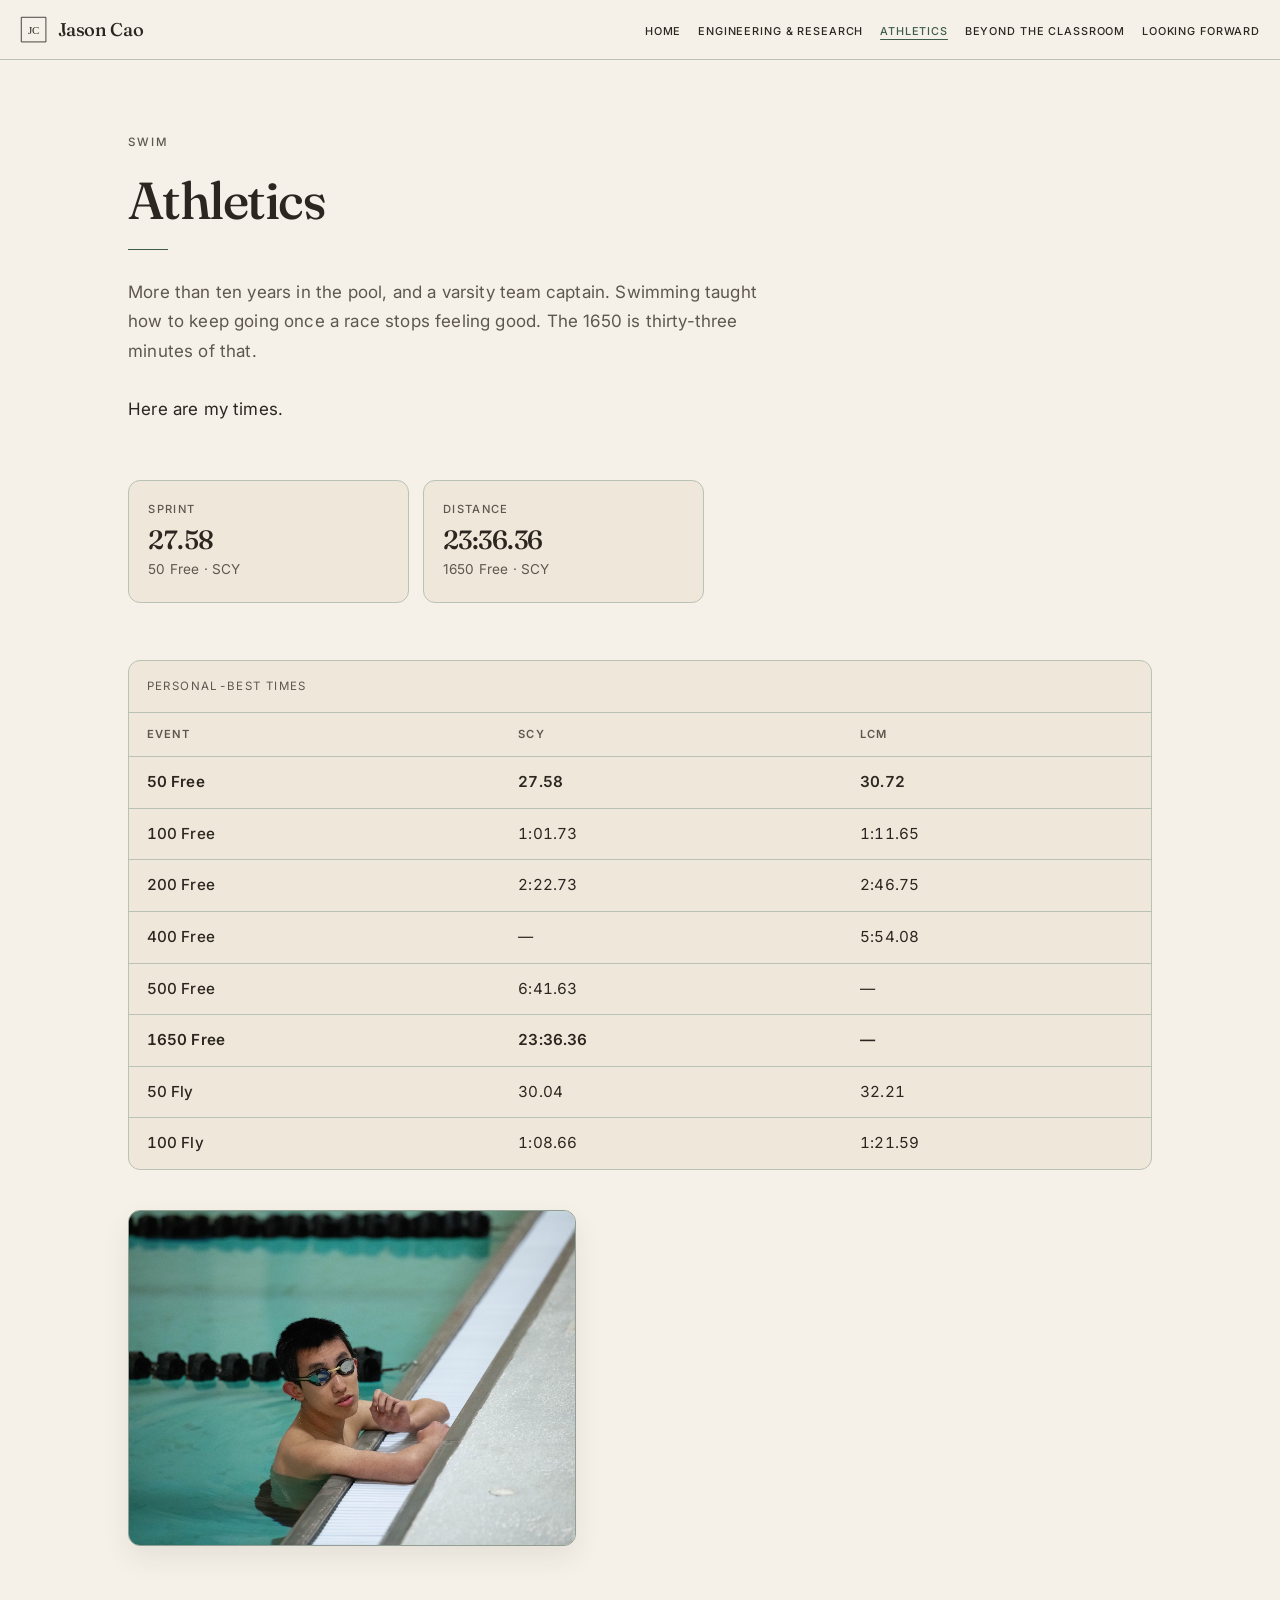
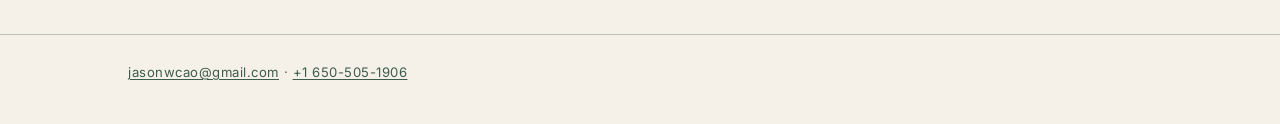
==== commit 1d9f829d: "Open Athletics with what swimming taught, then the times and photo. Co-authored-by: Cursor <cursorag" ====
--- a/athletics.html
+++ b/athletics.html
@@ -13,7 +13,7 @@
     <link rel="preconnect" href="https://fonts.googleapis.com" />
     <link rel="preconnect" href="https://fonts.gstatic.com" crossorigin />
     <link
-      href="https://fonts.googleapis.com/css2?family=Fraunces:ital,opsz,wght,WONK@0,24,500,0;0,24,600,0;1,24,500,0&family=Inter:wght@400;500;600&display=swap"
+      href="https://fonts.googleapis.com/css2?family=Fraunces:ital,opsz,wght@0,9..144,500;0,9..144,600;1,9..144,500&family=Inter:wght@400;500;600&display=swap"
       rel="stylesheet"
     />
     <link rel="stylesheet" href="style.css" />
@@ -54,17 +54,12 @@
         <p class="kicker reveal">Swim</p>
         <h1 class="page-title reveal">Athletics</h1>
         <span class="rule reveal"></span>
-        <div class="photos single lead reveal">
-          <figure>
-            <img
-              class="reveal-media"
-              src="images/swim-pool.jpg"
-              alt="Jason Cao in the pool at the lane line, wearing goggles."
-              width="2000"
-              height="1333"
-            />
-          </figure>
-        </div>
+        <p class="intro reveal">
+          More than ten years in the pool, and a varsity team captain. Swimming
+          taught how to keep going once a race stops feeling good. The 1650 is
+          thirty-three minutes of that.
+        </p>
+        <p class="times-lead reveal">Here are my times.</p>
         <div class="callouts">
           <p class="callout reveal">
             <span class="label">Sprint</span>
@@ -136,6 +131,17 @@
             </tbody>
           </table>
         </div>
+        <div class="photos single end reveal">
+          <figure>
+            <img
+              class="reveal-media"
+              src="images/swim-pool.jpg"
+              alt="Jason Cao in the pool at the lane line, wearing goggles."
+              width="2000"
+              height="1333"
+            />
+          </figure>
+        </div>
       </div>
     </main>
 
--- a/style.css
+++ b/style.css
@@ -1,6 +1,6 @@
 :root {
-  --bg: #f1f2e8;
-  --bg-elev: #e6ebe0;
+  --bg: #f5f1e8;
+  --bg-elev: #efe8da;
   --fg: #2b2620;
   --muted: #5e574e;
   --accent: #3d5c4a;
@@ -225,10 +225,10 @@
   position: absolute;
   inset: 0;
   background-image:     linear-gradient(
-      rgba(61, 92, 74, 0.12) 1px,
+      rgba(61, 92, 74, 0.07) 1px,
       transparent 1px
     ),
-    linear-gradient(90deg, rgba(61, 92, 74, 0.12) 1px, transparent 1px);
+    linear-gradient(90deg, rgba(61, 92, 74, 0.07) 1px, transparent 1px);
   background-size: 44px 44px;
   animation: grid-drift 32s linear infinite;
   will-change: transform, background-position;
@@ -246,21 +246,7 @@
   font-weight: 500;
   letter-spacing: 0.16em;
   text-transform: uppercase;
-  color: var(--accent);
-}
-
-h1,
-.page-title,
-.wordmark,
-.tagline,
-.entry h2,
-.awards h2,
-.contents strong,
-.callout strong,
-.honors strong,
-.hobbies h2,
-.mail {
-  font-variation-settings: "opsz" 24, "WONK" 0;
+  color: var(--muted);
 }
 
 h1,
@@ -421,6 +407,10 @@
 
 .intro {
   color: var(--muted);
+}
+
+.times-lead {
+  margin: 1.75rem 0 0;
 }
 
 .contents {
@@ -566,8 +556,8 @@
   max-width: 28rem;
 }
 
-.photos.lead {
-  margin-top: 2rem;
+.photos.end {
+  margin-top: 2.5rem;
 }
 
 figure {
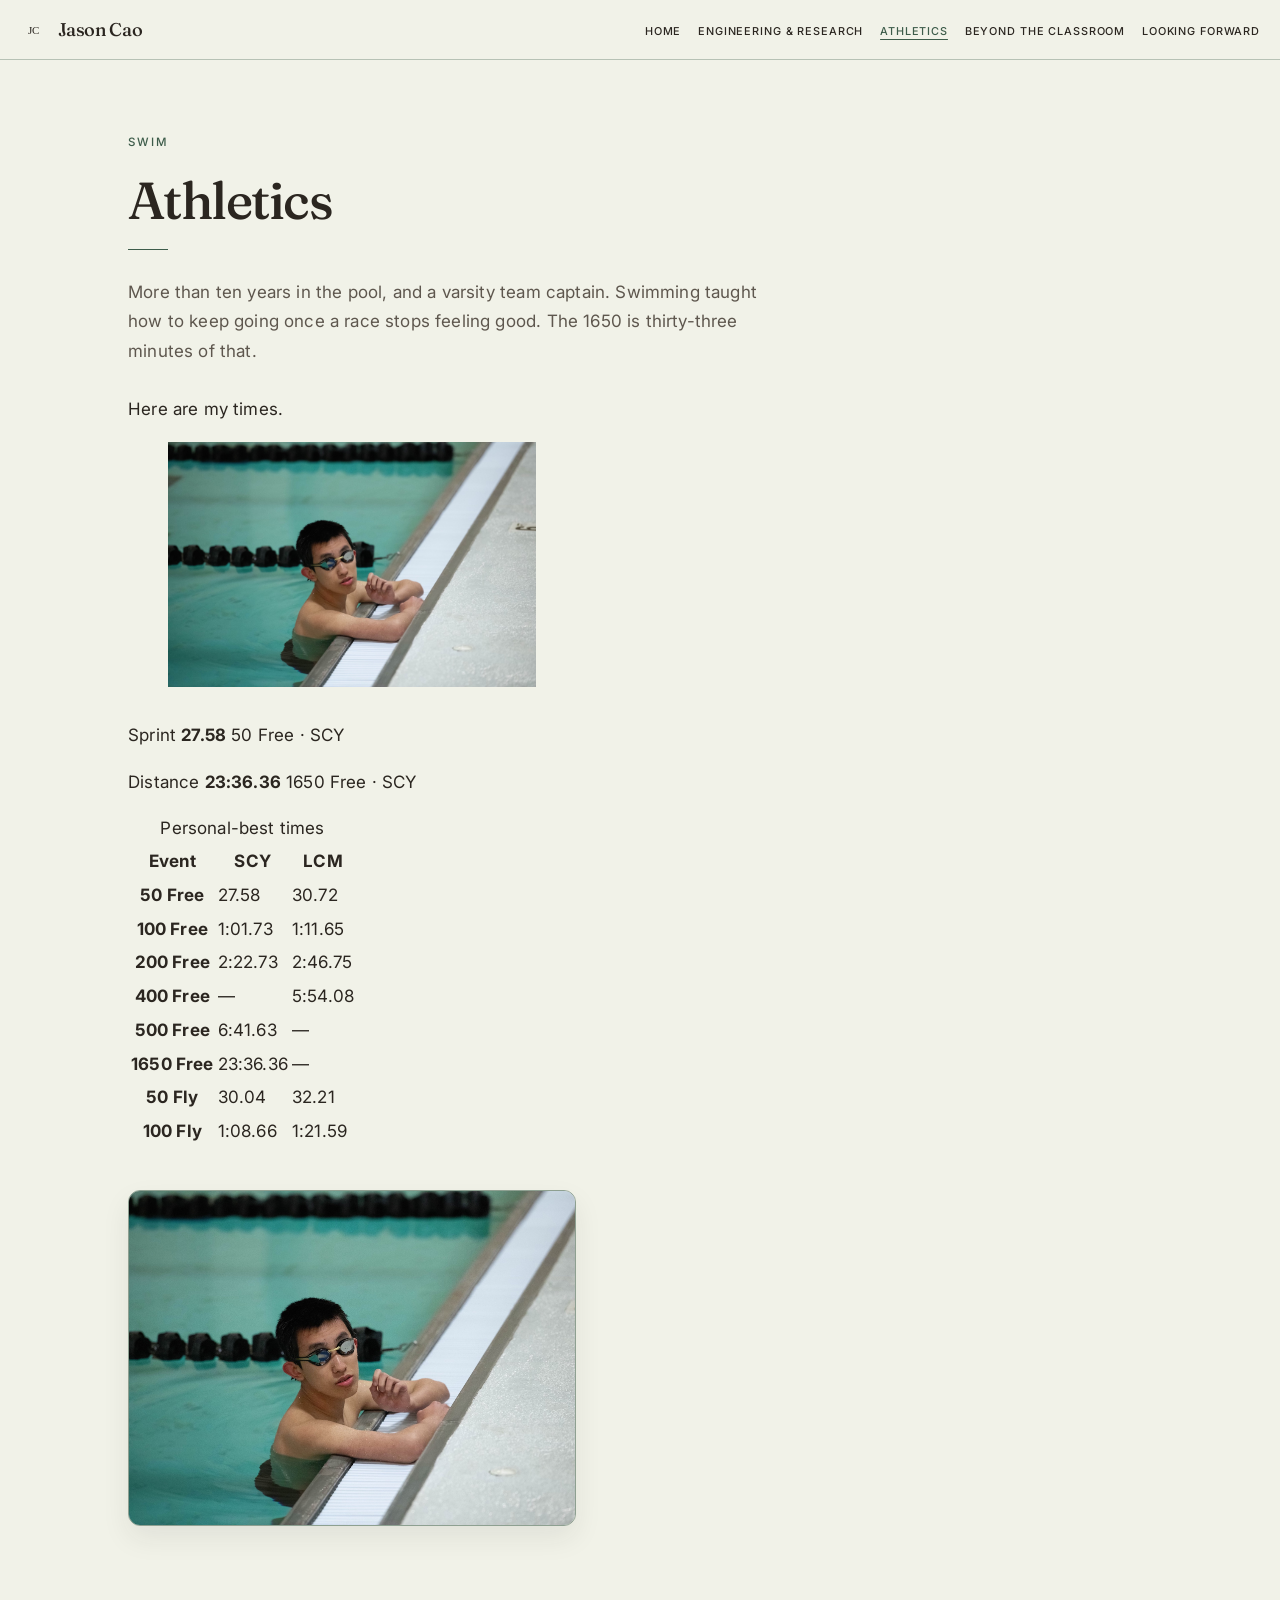
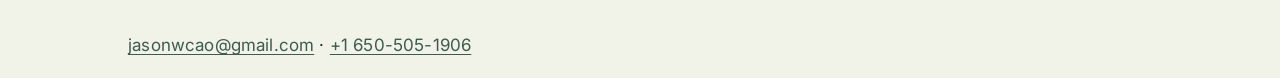
==== commit 9fd8b002: "Merge branch 'main' into cursor/athletics-swim-summary" ====
--- a/athletics.html
+++ b/athletics.html
@@ -13,7 +13,7 @@
     <link rel="preconnect" href="https://fonts.googleapis.com" />
     <link rel="preconnect" href="https://fonts.gstatic.com" crossorigin />
     <link
-      href="https://fonts.googleapis.com/css2?family=Fraunces:ital,opsz,wght@0,9..144,500;0,9..144,600;1,9..144,500&family=Inter:wght@400;500;600&display=swap"
+      href="https://fonts.googleapis.com/css2?family=Fraunces:ital,opsz,wght,WONK@0,24,500,0;0,24,600,0;1,24,500,0&family=Inter:wght@400;500;600&display=swap"
       rel="stylesheet"
     />
     <link rel="stylesheet" href="style.css" />
@@ -60,6 +60,17 @@
           thirty-three minutes of that.
         </p>
         <p class="times-lead reveal">Here are my times.</p>
+        <div class="photos single lead reveal">
+          <figure>
+            <img
+              class="reveal-media"
+              src="images/swim-pool.jpg"
+              alt="Jason Cao in the pool at the lane line, wearing goggles."
+              width="2000"
+              height="1333"
+            />
+          </figure>
+        </div>
         <div class="callouts">
           <p class="callout reveal">
             <span class="label">Sprint</span>
--- a/style.css
+++ b/style.css
@@ -1,6 +1,6 @@
 :root {
-  --bg: #f5f1e8;
-  --bg-elev: #efe8da;
+  --bg: #f1f2e8;
+  --bg-elev: #e6ebe0;
   --fg: #2b2620;
   --muted: #5e574e;
   --accent: #3d5c4a;
@@ -225,10 +225,10 @@
   position: absolute;
   inset: 0;
   background-image:     linear-gradient(
-      rgba(61, 92, 74, 0.07) 1px,
+      rgba(61, 92, 74, 0.12) 1px,
       transparent 1px
     ),
-    linear-gradient(90deg, rgba(61, 92, 74, 0.07) 1px, transparent 1px);
+    linear-gradient(90deg, rgba(61, 92, 74, 0.12) 1px, transparent 1px);
   background-size: 44px 44px;
   animation: grid-drift 32s linear infinite;
   will-change: transform, background-position;
@@ -246,7 +246,21 @@
   font-weight: 500;
   letter-spacing: 0.16em;
   text-transform: uppercase;
-  color: var(--muted);
+  color: var(--accent);
+}
+
+h1,
+.page-title,
+.wordmark,
+.tagline,
+.entry h2,
+.awards h2,
+.contents strong,
+.callout strong,
+.honors strong,
+.hobbies h2,
+.mail {
+  font-variation-settings: "opsz" 24, "WONK" 0;
 }
 
 h1,
@@ -558,6 +572,8 @@
 
 .photos.end {
   margin-top: 2.5rem;
+.photos.lead {
+  margin-top: 2rem;
 }
 
 figure {
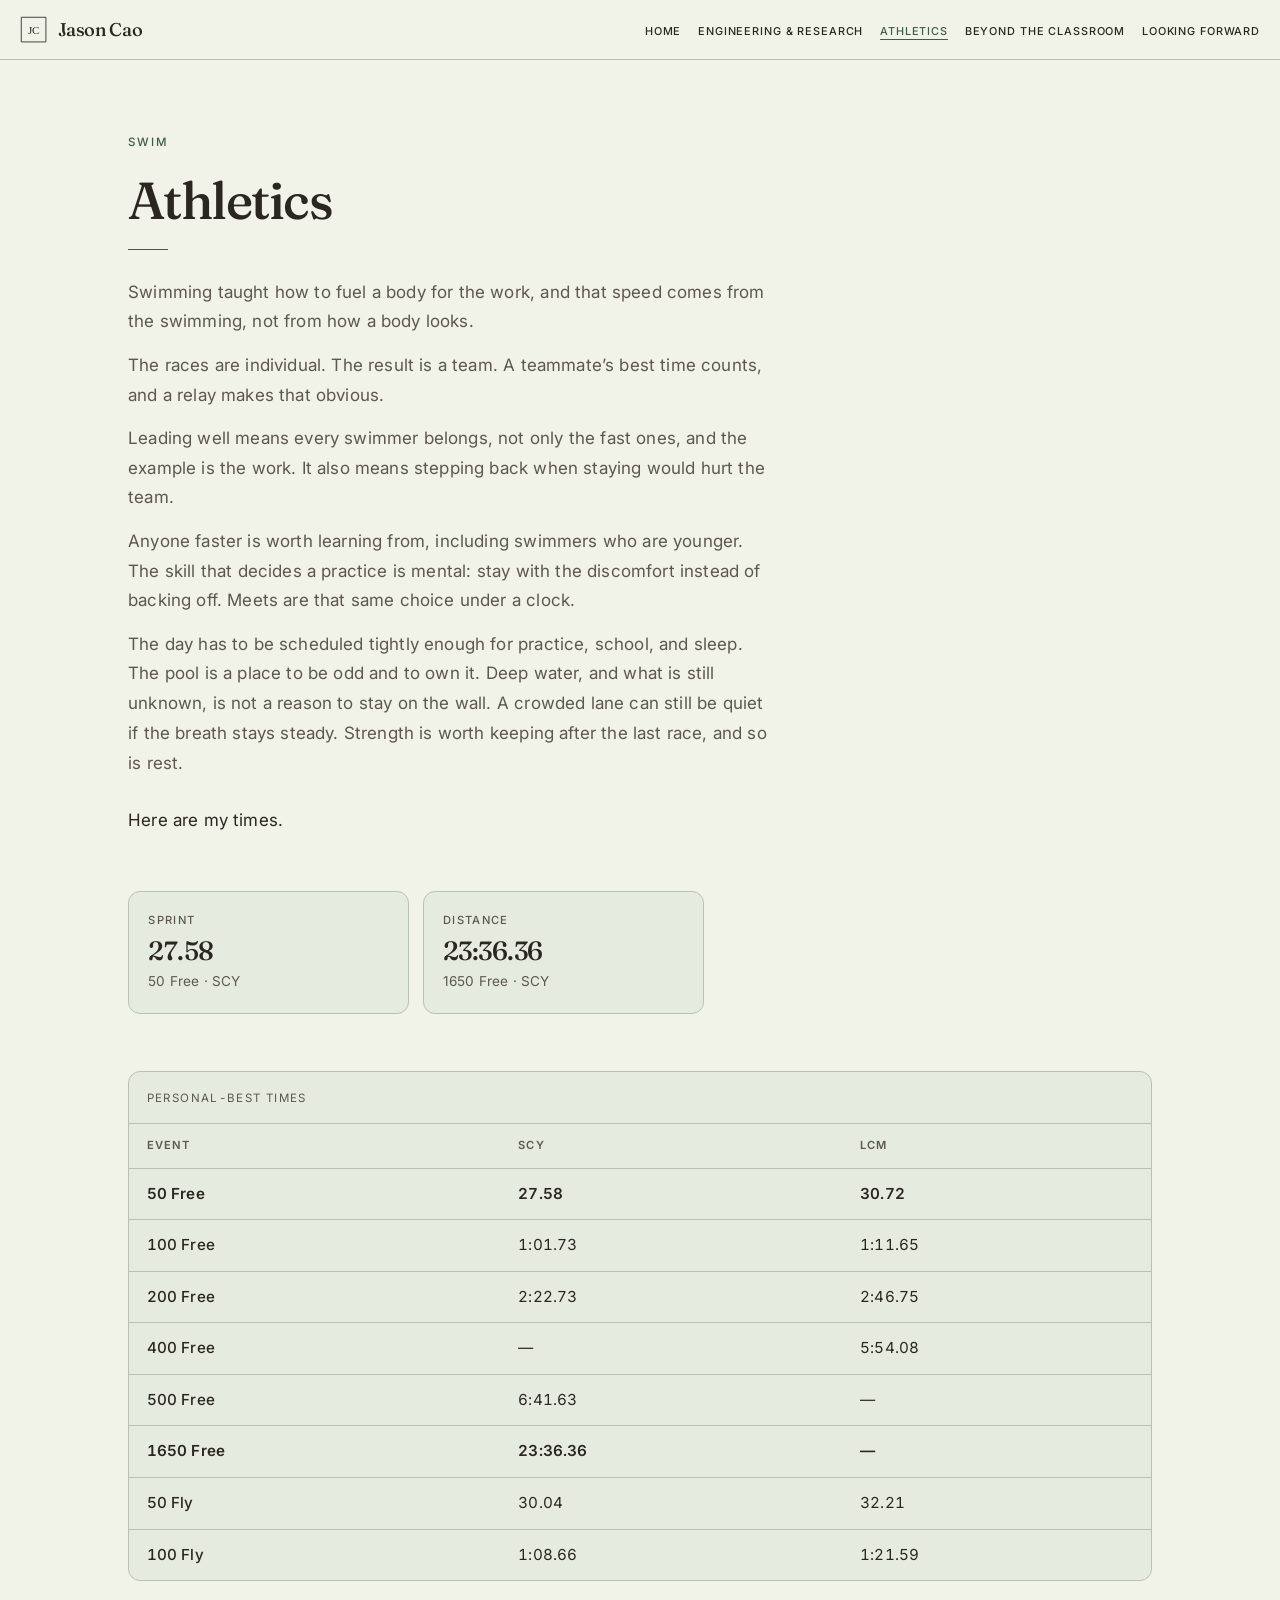
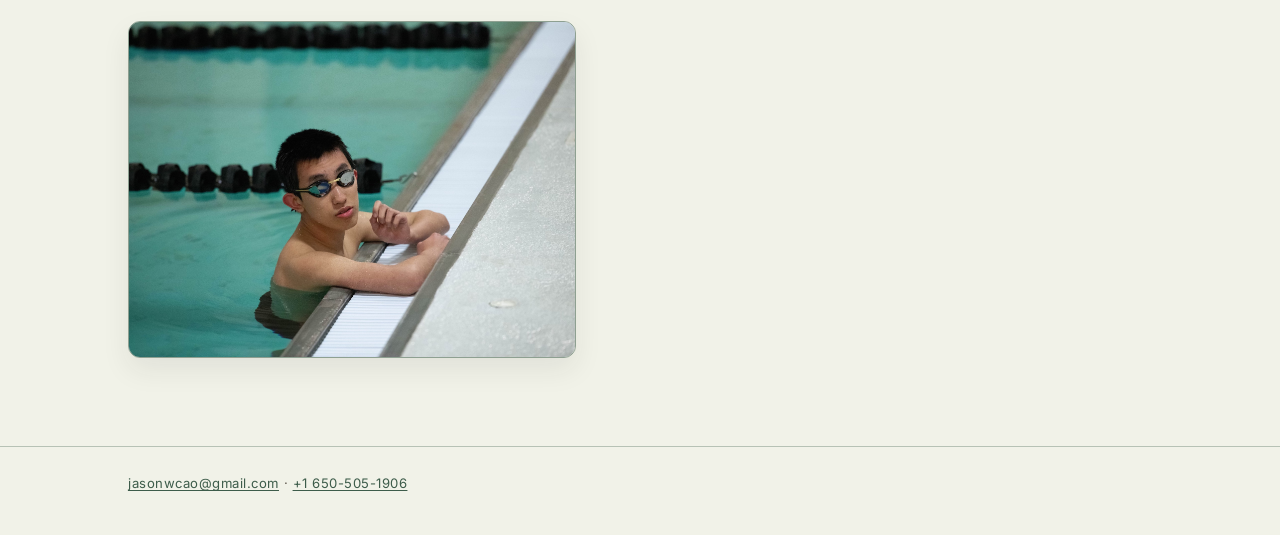
==== commit 5ccfb392: "Rewrite the Athletics intro around what swimming taught. Co-authored-by: Cursor <cursoragent@cursor." ====
--- a/athletics.html
+++ b/athletics.html
@@ -54,23 +54,36 @@
         <p class="kicker reveal">Swim</p>
         <h1 class="page-title reveal">Athletics</h1>
         <span class="rule reveal"></span>
-        <p class="intro reveal">
-          More than ten years in the pool, and a varsity team captain. Swimming
-          taught how to keep going once a race stops feeling good. The 1650 is
-          thirty-three minutes of that.
-        </p>
+        <div class="intro reveal">
+          <p>
+            Swimming taught how to fuel a body for the work, and that speed
+            comes from the swimming, not from how a body looks.
+          </p>
+          <p>
+            The races are individual. The result is a team. A teammate’s best
+            time counts, and a relay makes that obvious.
+          </p>
+          <p>
+            Leading well means every swimmer belongs, not only the fast ones,
+            and the example is the work. It also means stepping back when
+            staying would hurt the team.
+          </p>
+          <p>
+            Anyone faster is worth learning from, including swimmers who are
+            younger. The skill that decides a practice is mental: stay with
+            the discomfort instead of backing off. Meets are that same choice
+            under a clock.
+          </p>
+          <p>
+            The day has to be scheduled tightly enough for practice, school,
+            and sleep. The pool is a place to be odd and to own it. Deep
+            water, and what is still unknown, is not a reason to stay on the
+            wall. A crowded lane can still be quiet if the breath stays
+            steady. Strength is worth keeping after the last race, and so is
+            rest.
+          </p>
+        </div>
         <p class="times-lead reveal">Here are my times.</p>
-        <div class="photos single lead reveal">
-          <figure>
-            <img
-              class="reveal-media"
-              src="images/swim-pool.jpg"
-              alt="Jason Cao in the pool at the lane line, wearing goggles."
-              width="2000"
-              height="1333"
-            />
-          </figure>
-        </div>
         <div class="callouts">
           <p class="callout reveal">
             <span class="label">Sprint</span>
--- a/style.css
+++ b/style.css
@@ -419,12 +419,20 @@
   margin: 1.75rem 0 0;
 }
 
-.intro {
-  color: var(--muted);
+.intro p {
+  margin: 0;
+}
+
+.intro p + p {
+  margin-top: 0.85rem;
 }
 
 .times-lead {
   margin: 1.75rem 0 0;
+}
+
+.intro {
+  color: var(--muted);
 }
 
 .contents {
@@ -570,10 +578,12 @@
   max-width: 28rem;
 }
 
+.photos.lead {
+  margin-top: 2rem;
+}
+
 .photos.end {
   margin-top: 2.5rem;
-.photos.lead {
-  margin-top: 2rem;
 }
 
 figure {
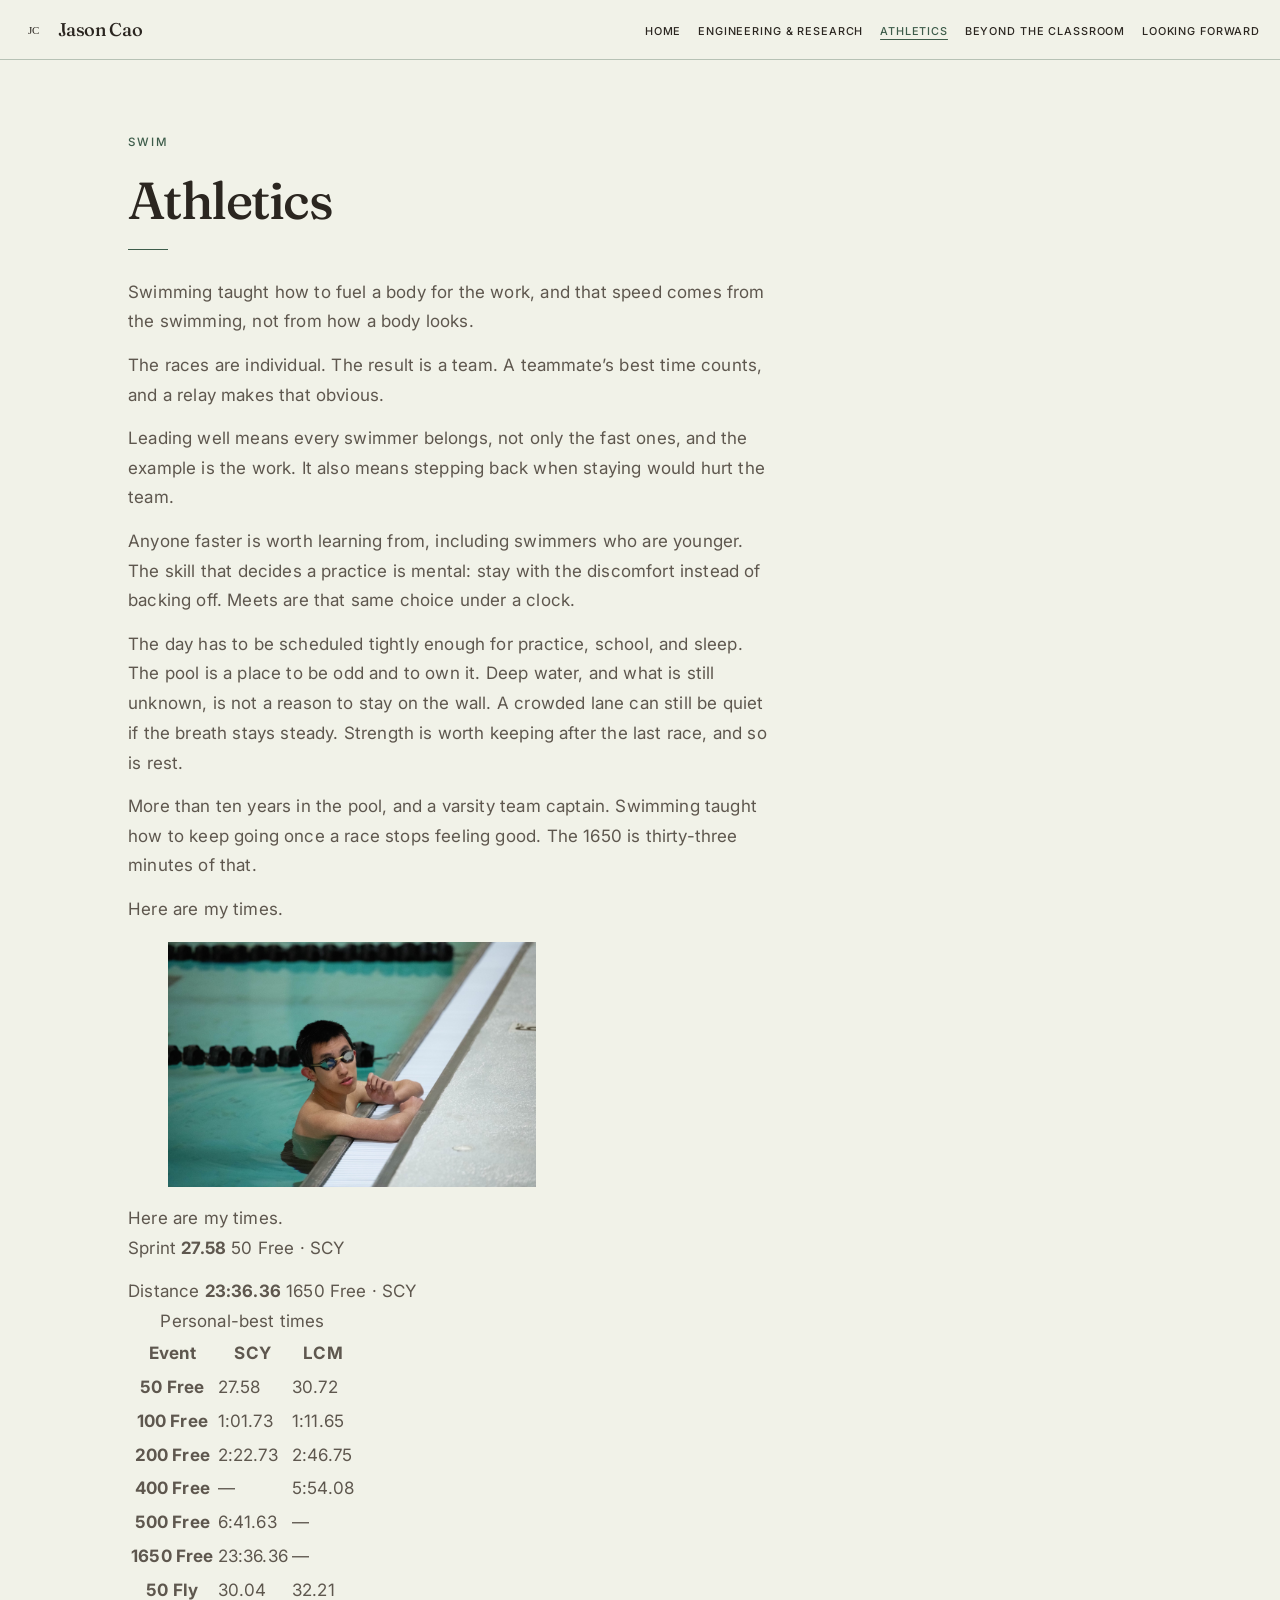
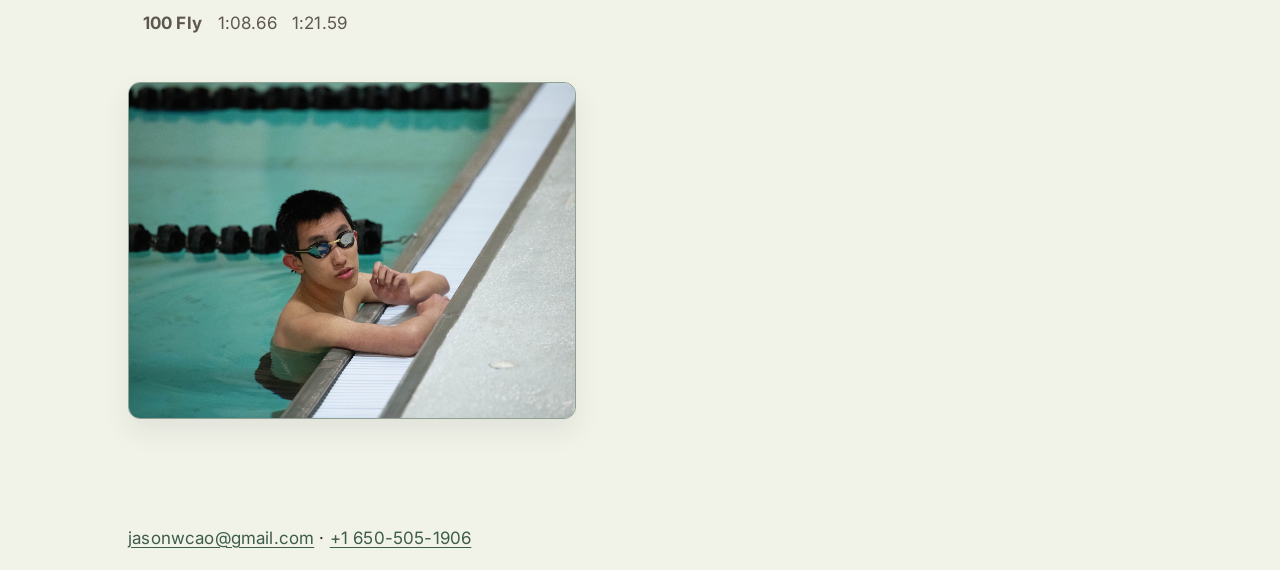
==== commit 330d4475: "Merge branch 'main' into cursor/athletics-lesson-summary" ====
--- a/athletics.html
+++ b/athletics.html
@@ -82,6 +82,22 @@
             steady. Strength is worth keeping after the last race, and so is
             rest.
           </p>
+        <p class="intro reveal">
+          More than ten years in the pool, and a varsity team captain. Swimming
+          taught how to keep going once a race stops feeling good. The 1650 is
+          thirty-three minutes of that.
+        </p>
+        <p class="times-lead reveal">Here are my times.</p>
+        <div class="photos single lead reveal">
+          <figure>
+            <img
+              class="reveal-media"
+              src="images/swim-pool.jpg"
+              alt="Jason Cao in the pool at the lane line, wearing goggles."
+              width="2000"
+              height="1333"
+            />
+          </figure>
         </div>
         <p class="times-lead reveal">Here are my times.</p>
         <div class="callouts">
--- a/style.css
+++ b/style.css
@@ -435,6 +435,10 @@
   color: var(--muted);
 }
 
+.times-lead {
+  margin: 1.75rem 0 0;
+}
+
 .contents {
   max-width: 36rem;
   margin: 3.75rem 0 0;
@@ -578,6 +582,8 @@
   max-width: 28rem;
 }
 
+.photos.end {
+  margin-top: 2.5rem;
 .photos.lead {
   margin-top: 2rem;
 }
